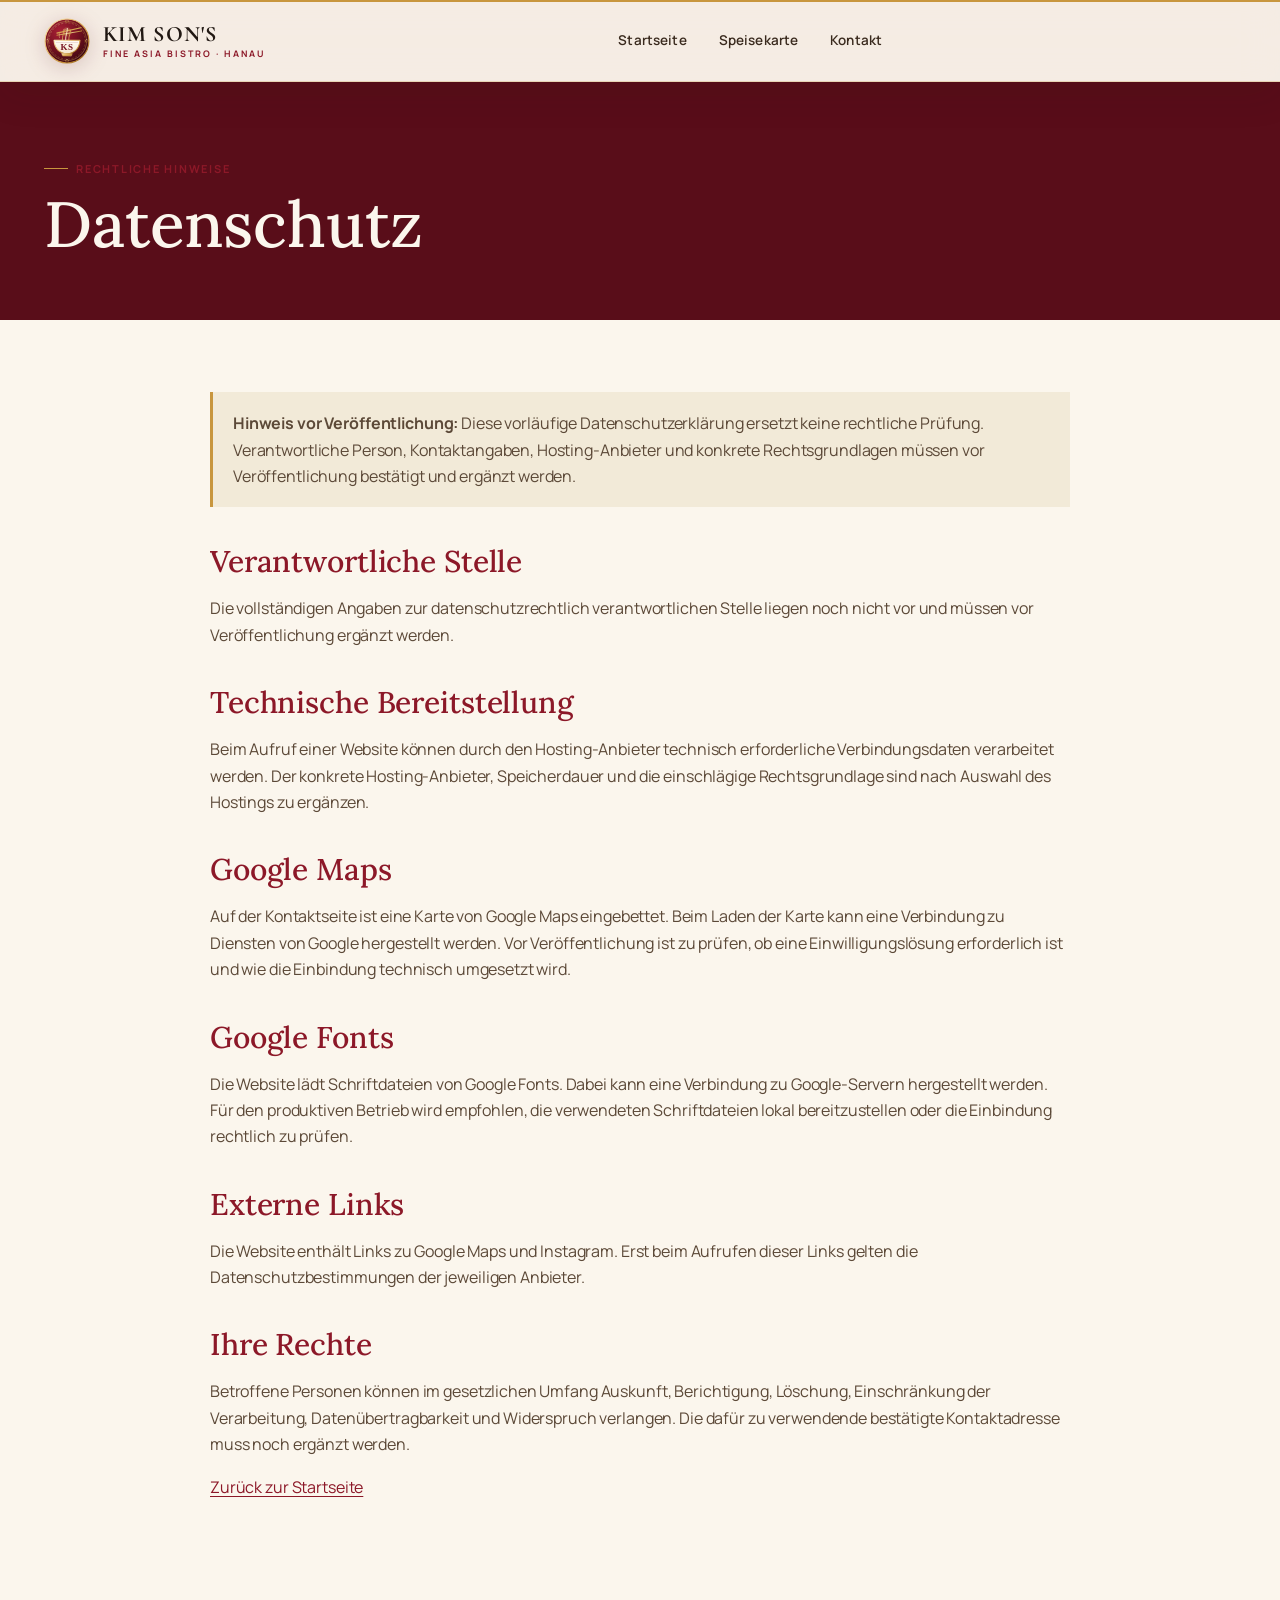
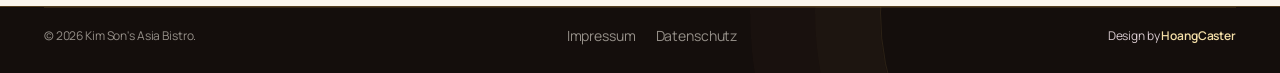
==== datenschutz.html @ 1725c267 "upload" ====
<!doctype html>
<html lang="de">
<head>
  <meta charset="utf-8">
  <meta name="viewport" content="width=device-width, initial-scale=1">
  <meta name="robots" content="noindex">
  <title>Datenschutz | Kim Son's Asia Bistro</title>
  <link rel="icon" href="assets/icons/favicon.svg" type="image/svg+xml">
  <link rel="preconnect" href="https://fonts.googleapis.com">
  <link rel="preconnect" href="https://fonts.gstatic.com" crossorigin>
  <link href="https://fonts.googleapis.com/css2?family=Cormorant+Garamond:ital,wght@0,500;0,600;0,700;1,500;1,600&amp;family=Lora:ital,wght@0,400;0,500;0,600;1,400;1,500&amp;family=Manrope:wght@400;500;600;700&amp;display=swap" rel="stylesheet">
  <link rel="stylesheet" href="css/style.css">
  <link rel="stylesheet" href="css/bistro.css">
</head>
<body class="legal-body">
  <a class="skip-link" href="#main-content">Zum Inhalt springen</a>
  <header class="site-header legal-header is-scrolled">
    <a class="brand" href="index.html"><img src="assets/icons/logo-mark.svg" alt="" width="48" height="48"><span><strong>KIM SON'S</strong><small>FINE ASIA BISTRO · HANAU</small></span></a>
    <nav class="desktop-nav" aria-label="Seitennavigation"><a href="index.html">Startseite</a><a href="index.html#speisekarte">Speisekarte</a><a href="index.html#kontakt">Kontakt</a></nav>
  </header>
  <main class="legal-main" id="main-content">
    <section class="legal-hero"><div class="section-shell"><p class="eyebrow">Rechtliche Hinweise</p><h1>Datenschutz</h1></div></section>
    <article class="legal-content section-shell">
      <p class="legal-notice"><strong>Hinweis vor Veröffentlichung:</strong> Diese vorläufige Datenschutzerklärung ersetzt keine rechtliche Prüfung. Verantwortliche Person, Kontaktangaben, Hosting-Anbieter und konkrete Rechtsgrundlagen müssen vor Veröffentlichung bestätigt und ergänzt werden.</p>
      <h2>Verantwortliche Stelle</h2>
      <p>Die vollständigen Angaben zur datenschutzrechtlich verantwortlichen Stelle liegen noch nicht vor und müssen vor Veröffentlichung ergänzt werden.</p>
      <h2>Technische Bereitstellung</h2>
      <p>Beim Aufruf einer Website können durch den Hosting-Anbieter technisch erforderliche Verbindungsdaten verarbeitet werden. Der konkrete Hosting-Anbieter, Speicherdauer und die einschlägige Rechtsgrundlage sind nach Auswahl des Hostings zu ergänzen.</p>
      <h2>Google Maps</h2>
      <p>Auf der Kontaktseite ist eine Karte von Google Maps eingebettet. Beim Laden der Karte kann eine Verbindung zu Diensten von Google hergestellt werden. Vor Veröffentlichung ist zu prüfen, ob eine Einwilligungslösung erforderlich ist und wie die Einbindung technisch umgesetzt wird.</p>
      <h2>Google Fonts</h2>
      <p>Die Website lädt Schriftdateien von Google Fonts. Dabei kann eine Verbindung zu Google-Servern hergestellt werden. Für den produktiven Betrieb wird empfohlen, die verwendeten Schriftdateien lokal bereitzustellen oder die Einbindung rechtlich zu prüfen.</p>
      <h2>Externe Links</h2>
      <p>Die Website enthält Links zu Google Maps und Instagram. Erst beim Aufrufen dieser Links gelten die Datenschutzbestimmungen der jeweiligen Anbieter.</p>
      <h2>Ihre Rechte</h2>
      <p>Betroffene Personen können im gesetzlichen Umfang Auskunft, Berichtigung, Löschung, Einschränkung der Verarbeitung, Datenübertragbarkeit und Widerspruch verlangen. Die dafür zu verwendende bestätigte Kontaktadresse muss noch ergänzt werden.</p>
      <p><a href="index.html">Zurück zur Startseite</a></p>
    </article>
  </main>
  <footer class="site-footer"><div class="section-shell footer-bottom"><p>© 2026 Kim Son's Asia Bistro.</p><p><a href="impressum.html">Impressum</a><a href="datenschutz.html">Datenschutz</a></p><p>Design by <strong>HoangCaster</strong></p></div></footer>
</body>
</html>
---- css/style.css ----
:root {
  color-scheme: light;
  --wine: #811b3a;
  --wine-deep: #64142d;
  --gold: #c4964e;
  --cream: #f8f6f1;
  --paper: #f0ece4;
  --ink: #292622;
  --muted: #625c54;
  --line: #ddd7cd;
  --white: #fff;
  --serif: "Lora", Georgia, serif;
  --sans: "Manrope", Arial, sans-serif;
  --radius-sm: 10px;
  --radius-md: 16px;
  --radius-lg: 26px;
  --radius-xl: 34px;
  --shell: min(1200px, calc(100vw - 64px));
  --header-h: 76px;
}

*, *::before, *::after { box-sizing: border-box; }
html { scroll-behavior: smooth; scroll-padding-top: calc(var(--header-h) + 18px); -webkit-font-smoothing: antialiased; -moz-osx-font-smoothing: grayscale; }
body { margin: 0; color: var(--ink); background: var(--cream); font: 400 16px/1.65 var(--sans); letter-spacing: -.012em; }
body.menu-open { overflow: hidden; }
img { display: block; max-width: 100%; }
a { color: inherit; text-decoration: none; }
button, input { font: inherit; }
button { color: inherit; }
address { font-style: normal; }
::selection { color: var(--white); background: var(--wine); }
:focus-visible { outline: 2px solid var(--wine); outline-offset: 3px; }

.sr-only { position: absolute; width: 1px; height: 1px; padding: 0; margin: -1px; overflow: hidden; clip: rect(0, 0, 0, 0); white-space: nowrap; border: 0; }
.skip-link { position: fixed; z-index: 9999; top: 12px; left: 12px; padding: 10px 16px; color: var(--white); background: var(--wine); transform: translateY(-150%); }
.skip-link:focus { transform: none; }
.section-shell { width: var(--shell); margin-inline: auto; }
.section-pad { padding: clamp(72px, 8vw, 112px) 0; }
.paper-texture { background: var(--paper); }

.site-header { position: fixed; z-index: 1000; inset: 0 0 auto; height: var(--header-h); display: grid; grid-template-columns: auto 1fr auto; align-items: center; gap: 34px; padding-inline: max(32px, calc((100vw - 1320px) / 2)); color: var(--ink); background: var(--cream); border-bottom: 1px solid var(--line); }
.brand { display: inline-flex; align-items: center; gap: 11px; min-width: max-content; }
.brand img { width: 44px; height: 44px; }
.brand span { display: grid; gap: 4px; line-height: 1; }
.brand strong { font: 600 18px/1 var(--serif); letter-spacing: .01em; }
.brand small { color: var(--wine); font-size: 10px; font-weight: 600; letter-spacing: .18em; }
.desktop-nav { justify-self: center; display: flex; align-items: center; gap: clamp(20px, 2.4vw, 38px); }
.desktop-nav a { position: relative; padding: 10px 0; font-size: 14px; font-weight: 500; }
.desktop-nav a::after, .site-footer a::after { position: absolute; right: 0; bottom: 4px; left: 0; height: 1px; content: ""; background: currentColor; transform: scaleX(0); transform-origin: right; transition: transform .18s ease; }
.desktop-nav a:hover::after, .desktop-nav a.is-active::after, .site-footer a:hover::after { transform: scaleX(1); transform-origin: left; }
.header-cta { min-height: 46px; display: inline-flex; align-items: center; justify-content: center; gap: 14px; padding: 0 18px; color: var(--white); background: var(--wine); font-size: 14px; font-weight: 600; transition: background-color .18s ease, transform .18s ease; }
.header-cta:hover, .button-primary:hover { background: var(--wine-deep); transform: translateY(-1px); }
.header-cta:active, .button:active { transform: translateY(1px) scale(.985); }
.menu-toggle { display: none; width: 46px; height: 46px; padding: 12px; border: 1px solid var(--line); background: transparent; cursor: pointer; }
.menu-toggle span { display: block; width: 100%; height: 1px; margin: 5px 0; background: currentColor; transition: transform .18s ease, opacity .18s ease; }
.menu-toggle[aria-expanded="true"] span:first-child { transform: translateY(6px) rotate(45deg); }
.menu-toggle[aria-expanded="true"] span:nth-child(2) { opacity: 0; }
.menu-toggle[aria-expanded="true"] span:last-child { transform: translateY(-6px) rotate(-45deg); }
.mobile-menu { position: fixed; z-index: 900; inset: 0; display: grid; align-content: center; justify-items: center; gap: 38px; padding: 80px 24px 32px; color: var(--cream); background: var(--wine-deep); visibility: hidden; transform: translateX(100%); transition: transform .24s ease, visibility .24s; }
.mobile-menu.is-open { visibility: visible; transform: none; }
.mobile-menu nav { display: grid; justify-items: center; gap: 8px; }
.mobile-menu nav a { padding: 4px 10px; font: 500 clamp(32px, 9vw, 46px)/1.1 var(--serif); }
.mobile-menu-cta { padding: 12px 18px; color: var(--ink); background: var(--cream); font-size: 15px; font-weight: 600; }

.hero { height: 100svh; min-height: 680px; display: flex; flex-direction: column; padding-top: var(--header-h); background: var(--cream); }
.hero-photo { order: 1; width: 100%; height: min(53vh, 480px); overflow: hidden; background: var(--paper); }
.hero-photo img { width: 100%; height: 100%; object-fit: cover; object-position: center 54%; }
.hero-content { order: 2; flex: 1; display: grid; grid-template-columns: minmax(0, 1fr) minmax(280px, .7fr); align-items: center; gap: 64px; padding-block: 36px 48px; }
.eyebrow { margin: 0 0 15px; color: var(--wine); font-size: 13px; font-weight: 500; line-height: 1.4; }
.eyebrow.dark { color: var(--wine); }
.hero h1 { max-width: 680px; margin: 0; font: 500 clamp(54px, 6vw, 82px)/.88 var(--serif); letter-spacing: -.035em; }
.hero-details { max-width: 420px; }
.hero-details p { max-width: 38ch; margin: 0 0 24px; color: var(--muted); font-size: 17px; line-height: 1.65; }
.button { min-height: 48px; display: inline-flex; align-items: center; justify-content: center; gap: 16px; padding: 0 22px; border: 0; font-size: 15px; font-weight: 600; cursor: pointer; transition: color .18s ease, background-color .18s ease, transform .18s ease; }
.button span, .header-cta span { font-size: 18px; font-weight: 400; transition: transform .18s ease; }
.button:hover span, .header-cta:hover span { transform: translateX(3px); }
.button-primary { color: var(--white); background: var(--wine); }
.button-dark { color: var(--white); background: var(--ink); }

.visit { background: var(--paper); }
.visit-grid { display: grid; grid-template-columns: minmax(0, 1fr) minmax(340px, .7fr); align-items: start; gap: clamp(56px, 9vw, 132px); }
.visit-info h2, .about-copy h2, .section-heading h2, .menu-intro h2 { margin: 0; font: 500 clamp(38px, 4vw, 56px)/1 var(--serif); letter-spacing: -.025em; }
.visit-address { position: relative; display: inline-flex; align-items: center; gap: 18px; margin-top: 30px; color: var(--wine); font-size: 20px; line-height: 1.5; text-decoration: underline; text-decoration-color: transparent; text-underline-offset: 5px; transition: text-decoration-color .18s ease; }
.visit-address:hover { text-decoration-color: currentColor; }
.visit-address span { align-self: flex-start; font-size: 16px; }
.visit-hours { padding-top: 12px; }
.visit-hours h3 { margin: 0 0 20px; font: 500 25px/1.2 var(--serif); }
.visit-hours dl { margin: 0 0 24px; border-top: 1px solid var(--line); }
.visit-hours dl div { display: flex; justify-content: space-between; gap: 16px; padding: 13px 0; border-bottom: 1px solid var(--line); font-size: 15px; }
.visit-hours dt, .visit-hours dd { margin: 0; }
.visit-hours dd { font-weight: 500; font-variant-numeric: tabular-nums; }
.text-link { display: inline-flex; align-items: center; gap: 10px; color: var(--wine); font-size: 14px; font-weight: 600; text-decoration: underline; text-decoration-color: rgba(129, 27, 58, .38); text-underline-offset: 4px; transition: gap .18s ease, text-decoration-color .18s ease; }
.text-link:hover { gap: 14px; text-decoration-color: currentColor; }

.about-grid { display: grid; grid-template-columns: minmax(0, 1fr) minmax(300px, .72fr); align-items: center; gap: clamp(48px, 9vw, 132px); }
.about-copy h2 em { color: var(--wine); font-style: normal; }
.feature-list { margin: 0; padding: 0; list-style: none; border-top: 1px solid var(--line); }
.feature-list li { display: flex; align-items: center; gap: 20px; padding: 18px 0; border-bottom: 1px solid var(--line); font-size: 17px; }
.feature-list span { color: var(--wine); font: 500 14px/1 var(--serif); }

.specialties { background: var(--cream); }
.section-heading, .menu-intro { display: flex; align-items: end; justify-content: space-between; gap: 32px; margin-bottom: 44px; }
.section-heading h2 em { color: var(--wine); font-style: normal; }
.section-heading > .text-link { margin-bottom: 6px; white-space: nowrap; }
.specialty-grid { display: grid; grid-template-columns: repeat(4, minmax(0, 1fr)); gap: 22px; }
.food-card { min-width: 0; }
.food-image { aspect-ratio: 1.18; overflow: hidden; background: var(--paper); }
.food-image img { width: 100%; height: 100%; object-fit: cover; }
.food-card-body { display: flex; align-items: start; justify-content: space-between; gap: 14px; padding-top: 16px; }
.food-card-body h3 { margin: 0; font: 500 23px/1.05 var(--serif); }
.food-card-body p { margin: 8px 0 0; color: var(--muted); font-size: 14px; line-height: 1.5; }
.food-card-body strong { flex: 0 0 auto; padding-top: 2px; color: var(--wine); font-size: 14px; font-weight: 600; }

.menu-section { background: var(--paper); }
.menu-intro { align-items: end; }
.menu-intro > p { max-width: 390px; margin: 0 0 5px; color: var(--muted); font-size: 16px; }
.menu-toolbar { margin-bottom: 18px; padding: 18px; background: var(--cream); border: 1px solid var(--line); }
.search-wrap { position: relative; display: flex; align-items: center; }
.search-wrap svg { position: absolute; left: 16px; width: 19px; height: 19px; fill: none; stroke: var(--wine); stroke-width: 1.7; }
.search-wrap input { width: 100%; height: 50px; padding: 0 64px 0 48px; color: var(--ink); background: var(--white); border: 1px solid var(--line); outline: none; transition: border-color .18s ease, box-shadow .18s ease; }
.search-wrap input:focus { border-color: var(--wine); box-shadow: 0 0 0 3px rgba(129, 27, 58, .1); }
.search-wrap kbd { position: absolute; right: 12px; padding: 3px 7px; color: var(--muted); background: var(--paper); border: 1px solid var(--line); font-size: 11px; }
.filter-scroller { overflow: visible; }
.filter-buttons { display: flex; flex-wrap: wrap; gap: 8px; padding-top: 14px; }
.filter-button { min-height: 38px; padding: 7px 12px; color: var(--ink); background: transparent; border: 1px solid var(--line); cursor: pointer; font-size: 13px; font-weight: 500; transition: color .18s ease, background-color .18s ease, border-color .18s ease; }
.filter-button:hover, .filter-button.is-active { color: var(--white); background: var(--wine); border-color: var(--wine); }
.menu-meta { display: flex; align-items: center; justify-content: space-between; gap: 16px; padding: 14px 0 8px; color: var(--muted); font-size: 14px; }
.menu-meta p { margin: 0; }
.menu-meta button { padding: 4px 0; color: var(--wine); background: transparent; border: 0; border-bottom: 1px solid currentColor; cursor: pointer; font-size: 14px; font-weight: 600; }
.menu-list { transition: opacity .16s ease; }
.menu-list.is-updating { opacity: .35; }
.menu-category { margin-top: 38px; }
.menu-category-head { display: flex; align-items: baseline; justify-content: space-between; gap: 20px; padding-bottom: 12px; border-bottom: 1px solid var(--wine); }
.menu-category-head h3 { margin: 0; color: var(--wine); font: 500 clamp(27px, 3vw, 38px)/1.1 var(--serif); }
.menu-category-head p { margin: 0; color: var(--muted); font-size: 14px; }
.menu-items { display: grid; grid-template-columns: repeat(2, minmax(0, 1fr)); column-gap: 48px; }
.menu-item { display: grid; grid-template-columns: 38px minmax(0, 1fr) auto; align-items: start; gap: 10px; padding: 17px 0; border-bottom: 1px solid var(--line); }
.menu-item--without-code { grid-template-columns: minmax(0, 1fr) auto; }
.menu-code { min-width: 30px; color: var(--wine); font-size: 13px; font-weight: 600; line-height: 1.6; }
.menu-code:empty { display: none; }
.menu-item-name { margin: 0; font: 500 17px/1.35 var(--sans); }
.menu-item-description { margin: 4px 0 0; color: var(--muted); font-size: 14px; line-height: 1.5; }
.menu-price { min-width: max-content; color: var(--wine); font-size: 14px; font-weight: 600; font-variant-numeric: tabular-nums; }
.menu-variants { grid-column: 2 / 4; display: grid; gap: 7px; margin-top: 8px; }
.menu-variant { display: flex; align-items: baseline; gap: 8px; color: var(--muted); font-size: 14px; }
.menu-variant::after { flex: 1; order: 2; border-bottom: 1px dotted #bdb5a8; content: ""; }
.menu-variant span:first-child { order: 1; }
.menu-variant strong { order: 3; color: var(--wine); font-size: 14px; }
.menu-empty { padding: 64px 20px; text-align: center; }
.menu-empty > span { width: 56px; height: 56px; display: grid; place-items: center; margin: auto; color: var(--wine); border: 1px solid var(--wine); font: 500 28px/1 var(--serif); }
.menu-empty h3 { margin: 16px 0 4px; font: 500 28px/1.2 var(--serif); }
.menu-empty p { margin: 0 0 20px; color: var(--muted); }
.menu-footnote { margin: 36px 0 0; padding-top: 16px; color: var(--muted); border-top: 1px solid var(--line); font-size: 14px; }

.site-footer { color: var(--ink); background: var(--cream); border-top: 1px solid var(--line); }
.footer-grid { display: grid; grid-template-columns: 1.5fr .7fr 1fr; gap: 64px; padding-block: 56px; }
.footer-brand img { float: left; width: 58px; height: 58px; margin: 0 16px 14px 0; }
.footer-brand h2 { margin: 0 0 12px; font: 500 30px/.98 var(--serif); }
.footer-brand h2 span { color: var(--wine); font-size: .78em; }
.footer-brand p { clear: both; max-width: 350px; margin: 0; color: var(--muted); font-size: 14px; }
.site-footer h3 { margin: 0 0 15px; color: var(--wine); font-size: 13px; font-weight: 600; }
.site-footer nav, .footer-grid > div:last-child { display: grid; align-content: start; justify-items: start; gap: 8px; }
.site-footer a { position: relative; font-size: 14px; }
.site-footer address { margin-bottom: 4px; color: var(--muted); font-size: 14px; }
.footer-bottom { display: flex; align-items: center; justify-content: space-between; gap: 24px; padding-block: 16px; border-top: 1px solid var(--line); color: var(--muted); font-size: 13px; }
.footer-bottom p { margin: 0; }
.footer-bottom p:nth-child(2) { display: flex; gap: 20px; }
.footer-bottom p:last-child { color: var(--ink); }
.footer-bottom strong { color: var(--wine); font-weight: 600; }
.mobile-actionbar { display: none; }

.legal-body { background: var(--cream); }
.legal-header { color: var(--ink); }
.legal-header .header-cta { display: none; }
.legal-main { min-height: 75vh; }
.legal-hero { padding: 150px 0 64px; color: var(--cream); background: var(--wine-deep); }
.legal-hero h1 { max-width: 760px; margin: 0; font: 500 clamp(42px, 5vw, 64px)/1 var(--serif); }
.legal-content { max-width: 860px; padding-block: 56px 90px; }
.legal-content h2 { margin: 36px 0 10px; color: var(--wine); font: 500 30px/1.2 var(--serif); }
.legal-content p, .legal-content li { color: var(--muted); }
.legal-notice { padding: 18px 20px; background: #f2ead8; border-left: 3px solid var(--gold); }
.legal-content a { color: var(--wine); text-decoration: underline; text-underline-offset: 3px; }

@media (max-width: 1050px) {
  :root { --shell: min(100% - 48px, 900px); }
  .site-header { gap: 22px; padding-inline: 24px; }
  .desktop-nav { gap: 18px; }
  .desktop-nav a { font-size: 13px; }
  .specialty-grid { grid-template-columns: repeat(2, minmax(0, 1fr)); gap: 34px 20px; }
  .food-image { aspect-ratio: 1.4; }
}

@media (max-width: 820px) {
  :root { --header-h: 68px; }
  .site-header { grid-template-columns: 1fr auto auto; }
  .desktop-nav { display: none; }
  .header-cta { min-height: 44px; }
  .menu-toggle { display: block; }
  .hero-photo { height: min(42vh, 390px); }
  .hero-content { grid-template-columns: minmax(0, 1fr) minmax(240px, .8fr); gap: 32px; }
  .hero h1 { font-size: clamp(52px, 8vw, 72px); }
  .visit-grid, .about-grid { grid-template-columns: minmax(0, 1fr) minmax(240px, .85fr); gap: 42px; }
  .menu-items { column-gap: 28px; }
  .footer-grid { grid-template-columns: 1.2fr .8fr; gap: 40px; }
  .footer-grid > div:last-child { grid-column: 1 / -1; }
}

@media (max-width: 600px) {
  :root { --shell: calc(100vw - 40px); --header-h: 60px; }
  body { font-size: 15px; }
  .site-header { grid-template-columns: 1fr auto; gap: 12px; padding-inline: 18px; }
  .brand { gap: 8px; }
  .brand img { width: 38px; height: 38px; }
  .brand strong { font-size: 16px; }
  .brand small { font-size: 9px; }
  .header-cta { display: none; }
  .mobile-menu { padding-bottom: calc(92px + env(safe-area-inset-bottom)); }
  .hero { min-height: 100svh; display: grid; grid-template-rows: auto minmax(200px, 1fr); }
  .hero-content { order: 1; align-content: start; grid-template-columns: 1fr; gap: 20px; padding-block: 28px 20px; }
  .hero-photo { order: 2; height: auto; min-height: 200px; }
  .hero h1 { max-width: 10ch; font-size: clamp(48px, 13vw, 62px); line-height: .9; }
  .hero-details { max-width: none; }
  .hero-details p { max-width: 42ch; margin-bottom: 0; font-size: 16px; }
  .hero-details .button { display: none; }
  .button { width: 100%; }
  .section-pad { padding-block: 68px; }
  .visit-grid, .about-grid { grid-template-columns: 1fr; gap: 34px; }
  .visit-info h2, .about-copy h2, .section-heading h2, .menu-intro h2 { font-size: 42px; }
  .visit-address { margin-top: 20px; font-size: 19px; }
  .visit-hours { padding-top: 0; }
  .visit-hours h3 { margin-bottom: 13px; }
  .visit-hours dl div { font-size: 14px; }
  .about-grid { gap: 26px; }
  .feature-list li { padding-block: 15px; font-size: 16px; }
  .section-heading, .menu-intro { display: grid; align-items: start; gap: 14px; margin-bottom: 28px; }
  .section-heading > .text-link { margin: 0; }
  .specialty-grid { grid-template-columns: 1fr 1fr; gap: 28px 14px; }
  .food-image { aspect-ratio: 1; }
  .food-card-body { display: block; padding-top: 12px; }
  .food-card-body h3 { font-size: 20px; }
  .food-card-body p { margin-top: 6px; font-size: 13px; }
  .food-card-body strong { display: block; margin-top: 9px; font-size: 13px; }
  .menu-intro > p { font-size: 15px; }
  .menu-toolbar { margin-inline: -4px; padding: 12px; }
  .search-wrap input { height: 48px; padding-right: 12px; font-size: 15px; }
  .search-wrap kbd { display: none; }
  .filter-buttons { gap: 7px; }
  .filter-button { min-height: 40px; padding-inline: 10px; font-size: 12px; }
  .menu-meta { font-size: 13px; }
  .menu-meta button { font-size: 13px; }
  .menu-category { margin-top: 30px; }
  .menu-category-head { display: block; }
  .menu-category-head p { margin-top: 5px; }
  .menu-items { grid-template-columns: 1fr; }
  .menu-item { grid-template-columns: 34px minmax(0, 1fr) auto; gap: 8px; padding-block: 15px; }
  .menu-item--without-code { grid-template-columns: minmax(0, 1fr) auto; }
  .menu-item-name { font-size: 15px; }
  .menu-item-description { font-size: 13px; }
  .menu-variants { grid-column: 2 / 4; }
  .footer-grid { grid-template-columns: 1fr 1fr; gap: 34px 20px; padding-block: 42px; }
  .footer-brand { grid-column: 1 / -1; }
  .footer-grid > div:last-child { grid-column: 1 / -1; }
  .footer-bottom { align-items: flex-start; flex-direction: column; gap: 10px; }
  .mobile-actionbar { position: fixed; z-index: 800; right: 0; bottom: 0; left: 0; display: block; padding: 10px 20px calc(10px + env(safe-area-inset-bottom)); background: var(--cream); border-top: 1px solid var(--line); }
  .mobile-actionbar .button { min-height: 48px; }
  body { padding-bottom: calc(68px + env(safe-area-inset-bottom)); }
}

@media (max-width: 360px) {
  :root { --shell: calc(100vw - 32px); }
  .food-card-body h3 { font-size: 18px; }
  .menu-code { font-size: 12px; }
  .menu-item:not(.menu-item--without-code) { grid-template-columns: 28px minmax(0, 1fr) auto; gap: 6px; }
  .menu-item--without-code { grid-template-columns: minmax(0, 1fr) auto; }
}

@media (prefers-reduced-motion: reduce) {
  html { scroll-behavior: auto; }
  *, *::before, *::after { animation-duration: .01ms !important; animation-iteration-count: 1 !important; transition-duration: .01ms !important; }
}

/* --------------------------------------------------------------------------
   Cinematic motion layer
   -------------------------------------------------------------------------- */

:root {
  --wine: #8b173d;
  --wine-deep: #540d27;
  --gold: #d6a85d;
  --gold-pale: #f2d59b;
  --cream: #fff9ef;
  --paper: #f3eadc;
  --ink: #171411;
  --muted: #6f675f;
  --line: rgba(76, 54, 43, .18);
  --motion-fast: 180ms;
  --motion-normal: 350ms;
  --motion-slow: 700ms;
  --motion-crawl: 1100ms;
  --ease-smooth: cubic-bezier(.22, 1, .36, 1);
  --ease-sharp: cubic-bezier(.4, 0, .2, 1);
  --ease-bounce: cubic-bezier(.34, 1.56, .64, 1);
  --shadow-soft: 0 30px 80px rgba(54, 22, 30, .14);
}

body { overflow-x: hidden; background: var(--cream); }
body.motion-paused *, body.motion-paused *::before, body.motion-paused *::after { animation-play-state: paused !important; }

.page-loader {
  position: fixed;
  z-index: 10000;
  inset: 0;
  display: grid;
  place-content: center;
  justify-items: center;
  gap: 14px;
  color: var(--cream);
  background:
    radial-gradient(circle at 50% 48%, rgba(214,168,93,.13), transparent 28%),
    var(--ink);
  transition: opacity var(--motion-slow) var(--ease-smooth), visibility var(--motion-slow);
}
.page-loader::before, .page-loader::after {
  position: absolute;
  inset: 32px;
  content: "";
  border: 1px solid rgba(214,168,93,.13);
  transform: scaleX(0);
  animation: loaderFrame var(--motion-crawl) var(--ease-smooth) .1s forwards;
}
.page-loader::after { inset: 42px; border-style: dashed; animation-delay: .18s; }
.page-loader.is-hidden { visibility: hidden; opacity: 0; pointer-events: none; }
.loader-emblem { position: relative; width: 84px; height: 84px; display: grid; place-items: center; border: 1px solid var(--gold); border-radius: 50%; }
.loader-emblem::before { position: absolute; inset: 7px; content: ""; border: 1px dashed rgba(214,168,93,.55); border-radius: inherit; animation: sealSpin 10s linear infinite; }
.loader-emblem span { font: 600 30px/1 var(--serif); color: var(--gold-pale); }
.loader-emblem i { position: absolute; inset: -8px; border: 1px solid rgba(214,168,93,.18); border-radius: inherit; animation: loaderPulse 1.8s ease-in-out infinite; }
.page-loader p { margin: 5px 0 0; font: 500 24px/1 var(--serif); letter-spacing: .04em; }
.page-loader small { color: rgba(255,249,239,.45); font-size: 9px; letter-spacing: .2em; text-transform: uppercase; }
.loader-progress { width: 210px; height: 1px; overflow: hidden; background: rgba(255,255,255,.13); }
.loader-progress span { display: block; width: 100%; height: 100%; background: var(--gold); transform: translateX(-100%); animation: loaderLine 1.35s var(--ease-smooth) forwards; }
@keyframes loaderLine { to { transform: none; } }
@keyframes loaderFrame { to { transform: none; } }
@keyframes loaderPulse { 50% { transform: scale(.9); opacity: .4; } }

.pointer-orb { position: fixed; z-index: 9998; top: 0; left: 0; width: 34px; height: 34px; border: 1px solid rgba(137,23,61,.55); border-radius: 50%; pointer-events: none; opacity: 0; transform: translate3d(-100px,-100px,0); transition: width var(--motion-fast), height var(--motion-fast), opacity var(--motion-fast), border-color var(--motion-fast), background var(--motion-fast); }
.pointer-orb span { position: absolute; top: 50%; left: 50%; width: 4px; height: 4px; background: var(--gold); border-radius: 50%; transform: translate(-50%,-50%); }
.pointer-orb.is-visible { opacity: 1; }
.pointer-orb.is-active { width: 58px; height: 58px; border-color: var(--gold); background: rgba(214,168,93,.08); }
.scroll-progress { position: fixed; z-index: 1200; inset: 0 0 auto; height: 3px; pointer-events: none; }
.scroll-progress span { display: block; width: 100%; height: 100%; background: linear-gradient(90deg,var(--gold),var(--wine)); transform: scaleX(0); transform-origin: left; }

.site-header {
  border-bottom-color: rgba(92,58,47,.12);
  background: rgba(255,249,239,.84);
  backdrop-filter: blur(18px) saturate(1.15);
  transition: height var(--motion-normal) var(--ease-smooth), box-shadow var(--motion-normal), background var(--motion-normal);
}
.site-header.is-scrolled { height: 66px; background: rgba(255,249,239,.94); box-shadow: 0 12px 40px rgba(52,28,28,.09); }
.brand img { transition: transform var(--motion-normal) var(--ease-bounce); }
.brand:hover img { transform: rotate(-8deg) scale(1.08); }
.desktop-nav a { overflow: hidden; }
.desktop-nav a::before { position: absolute; top: 50%; left: -10px; width: 5px; height: 5px; content: ""; background: var(--gold); border-radius: 50%; opacity: 0; transform: translateY(-50%) scale(0); transition: opacity var(--motion-fast), transform var(--motion-fast) var(--ease-bounce); }
.desktop-nav a:hover::before, .desktop-nav a.is-active::before { opacity: 1; transform: translateY(-50%) scale(1); }
.desktop-nav a:hover, .desktop-nav a.is-active { color: var(--wine); transform: translateX(5px); }
.header-cta, .button { position: relative; overflow: hidden; isolation: isolate; }
.header-cta::before, .button::before { position: absolute; z-index: -1; top: 50%; left: 50%; width: 150%; aspect-ratio: 1; content: ""; background: var(--gold); border-radius: 50%; transform: translate(-50%,-50%) scale(0); transition: transform .55s var(--ease-smooth); }
.header-cta:hover::before, .button:hover::before { transform: translate(-50%,-50%) scale(1); }
.header-cta:hover, .button-primary:hover { color: var(--ink); background: var(--wine); }

.hero {
  position: relative;
  min-height: 100svh;
  height: auto;
  display: block;
  padding-top: var(--header-h);
  overflow: hidden;
  background:
    radial-gradient(circle at 18% 30%, rgba(214,168,93,.13), transparent 20%),
    linear-gradient(135deg, var(--cream), #f3eadc);
  isolation: isolate;
}
.hero::before { position: absolute; z-index: -1; inset: var(--header-h) 45% 0 0; content: ""; opacity: .45; background-image: linear-gradient(rgba(137,23,61,.06) 1px, transparent 1px), linear-gradient(90deg, rgba(137,23,61,.06) 1px, transparent 1px); background-size: 38px 38px; mask-image: linear-gradient(90deg,#000,transparent); }
.hero-photo { position: absolute; z-index: -2; top: var(--header-h); right: 0; bottom: 0; width: 58%; height: auto; overflow: hidden; clip-path: polygon(15% 0,100% 0,100% 100%,0 100%); background: var(--ink); }
.hero-photo::after { position: absolute; inset: 0; content: ""; box-shadow: inset 80px 0 100px rgba(23,20,17,.18); }
.hero-photo img { width: 100%; height: 112%; object-fit: cover; object-position: 55% center; transform: translate3d(0,var(--hero-image-y, -3%),0) scale(1.04); will-change: transform; }
.hero-photo-shade { position: absolute; inset: 0; background: linear-gradient(90deg,rgba(23,20,17,.55),transparent 38%), linear-gradient(0deg,rgba(23,20,17,.34),transparent 45%); }
.hero-content { position: relative; z-index: 3; width: var(--shell); min-height: calc(100svh - var(--header-h)); display: flex; align-items: flex-start; flex-direction: column; justify-content: center; gap: 34px; padding-block: 90px 120px; }
.hero-heading { max-width: 670px; }
.eyebrow { display: flex; align-items: center; gap: 12px; font-size: 11px; font-weight: 700; letter-spacing: .17em; text-transform: uppercase; }
.eyebrow::before { width: 38px; height: 1px; content: ""; background: currentColor; transform-origin: left; }
.hero h1 { max-width: 760px; margin: 0; font-size: clamp(70px,8vw,120px); line-height: .78; letter-spacing: -.055em; }
.hero h1 > span { display: block; overflow: hidden; padding-bottom: .09em; }
.hero h1 em { color: var(--wine); font-style: italic; font-weight: 500; }
.hero-details { max-width: 470px; }
.hero-details p { color: #534c45; }
.hero-facts { display: flex; align-items: center; gap: 16px; margin-top: 26px; color: var(--muted); font-size: 11px; letter-spacing: .09em; text-transform: uppercase; }
.hero-facts strong { color: var(--wine); font: 600 22px/1 var(--serif); }
.hero-facts i { width: 26px; height: 1px; background: var(--gold); }
.hero-orbit { position: absolute; right: 7%; bottom: 8%; width: 126px; height: 126px; display: grid; place-items: center; color: var(--gold-pale); border: 1px solid rgba(214,168,93,.6); border-radius: 50%; animation: orbitFloat 5s ease-in-out infinite; }
.hero-orbit::before { position: absolute; inset: 9px; content: ""; border: 1px dashed rgba(214,168,93,.5); border-radius: inherit; animation: sealSpin 18s linear infinite; }
.hero-orbit i { position: absolute; width: 150%; height: 1px; background: rgba(214,168,93,.25); }
.hero-orbit i:nth-child(2) { transform: rotate(90deg); }
.hero-orbit span { font: 600 24px/1 var(--serif); }
.hero-scroll { position: absolute; z-index: 4; bottom: 32px; left: max(32px,calc((100vw - 1200px)/2)); display: flex; align-items: center; gap: 14px; color: var(--wine); font-size: 9px; font-weight: 700; letter-spacing: .18em; text-transform: uppercase; }
.hero-scroll i { position: relative; width: 48px; height: 1px; overflow: hidden; background: rgba(137,23,61,.25); }
.hero-scroll i::after { position: absolute; inset: 0; content: ""; background: var(--wine); transform: translateX(-100%); animation: scrollLine 1.8s ease-in-out infinite; }
@keyframes orbitFloat { 50% { transform: translateY(-12px) rotate(3deg); } }
@keyframes sealSpin { to { transform: rotate(360deg); } }
@keyframes scrollLine { 50%,100% { transform: translateX(100%); } }

.motion-ready .hero-heading .eyebrow { animation: heroFade .7s var(--ease-smooth) .1s both; }
.motion-ready .hero h1 > span { animation: heroLine .9s var(--ease-smooth) both; }
.motion-ready .hero h1 > span:nth-child(2) { animation-delay: .12s; }
.motion-ready .hero-details { animation: heroFade .8s var(--ease-smooth) .28s both; }
.motion-ready .hero-photo { animation: photoWipe 1.15s var(--ease-smooth) .05s both; }
@keyframes heroLine { from { opacity: 0; transform: translateY(105%); } }
@keyframes heroFade { from { opacity: 0; transform: translateY(22px); } }
@keyframes photoWipe { from { opacity: 0; clip-path: polygon(100% 0,100% 0,100% 100%,100% 100%); } }

.flavor-marquee { overflow: hidden; padding: 17px 0; color: var(--cream); background: var(--wine); border-block: 1px solid rgba(214,168,93,.35); }
.flavor-marquee > div { width: max-content; display: flex; align-items: center; gap: 28px; animation: flavorMove 26s linear infinite; }
.flavor-marquee span { font: 600 14px/1 var(--serif); letter-spacing: .14em; }
.flavor-marquee i { color: var(--gold); font-style: normal; font-size: 9px; }
@keyframes flavorMove { to { transform: translateX(-50%); } }

.visit, .about, .specialties, .menu-section { position: relative; overflow: hidden; }
.section-index { position: absolute; top: 22px; right: 3vw; color: rgba(137,23,61,.065); font: 600 clamp(100px,15vw,220px)/1 var(--serif); pointer-events: none; transform: translateY(var(--chapter-shift,0)); will-change: transform; }
.section-index { color: transparent !important; -webkit-text-stroke: 1px rgba(137,23,61,.12); }
.visit .section-index, .specialties .section-index { -webkit-text-stroke-color: rgba(255,249,239,.13); }
.visit { color: var(--cream); background: var(--wine-deep); }
.visit::after { position: absolute; right: -13vw; bottom: -32vw; width: 62vw; aspect-ratio: 1; content: ""; border: 1px solid rgba(214,168,93,.14); border-radius: 50%; box-shadow: 0 0 0 70px rgba(214,168,93,.025),0 0 0 140px rgba(214,168,93,.018); }
.visit .section-index { color: rgba(255,249,239,.055); }
.visit .eyebrow, .visit-info h2 { color: var(--cream); }
.visit-address { color: var(--gold-pale); text-decoration: none; }
.visit-address::after { position: absolute; right: 0; bottom: -5px; left: 0; height: 1px; content: ""; background: var(--gold); transform: scaleX(.25); transform-origin: left; transition: transform var(--motion-normal) var(--ease-smooth); }
.visit-address:hover::after { transform: scaleX(1); }
.visit-hours { position: relative; z-index: 1; padding: 30px; background: rgba(255,255,255,.055); border: 1px solid rgba(214,168,93,.25); backdrop-filter: blur(10px); }
.visit-hours dl { border-color: rgba(255,249,239,.18); }
.visit-hours dl div { border-color: rgba(255,249,239,.14); }
.visit .text-link { color: var(--gold-pale); text-decoration-color: rgba(214,168,93,.35); }

.paper-texture { background-color: var(--paper); background-image: radial-gradient(rgba(137,23,61,.06) .7px,transparent .7px),linear-gradient(115deg,transparent 44%,rgba(214,168,93,.045) 50%,transparent 56%); background-size: 8px 8px,260px 100%; }
.about-grid { grid-template-columns: minmax(0,.9fr) minmax(260px,.72fr) minmax(260px,.72fr); gap: clamp(38px,6vw,82px); }
.about-media { position: relative; align-self: stretch; min-height: 390px; overflow: visible; box-shadow: var(--shadow-soft); }
.about-media::before { position: absolute; z-index: 2; inset: 14px; content: ""; border: 1px solid rgba(255,249,239,.52); pointer-events: none; }
.about-media img { width: 100%; height: 100%; object-fit: cover; transform: translateY(var(--media-shift,0)) scale(1.08); will-change: transform; }
.rotating-seal { position: absolute; z-index: 3; right: -35px; bottom: -35px; width: 105px; height: 105px; display: grid; place-items: center; padding: 12px; color: var(--gold-pale); text-align: center; background: var(--wine); border: 7px solid var(--paper); border-radius: 50%; font-size: 8px; letter-spacing: .16em; line-height: 1.5; animation: sealSpin 18s linear infinite; }
.about-copy h2 em { font-style: italic; }
.feature-list li { position: relative; overflow: hidden; transition: color var(--motion-normal), padding-left var(--motion-normal) var(--ease-smooth); }
.feature-list li::before { position: absolute; inset: 0; content: ""; background: var(--wine); transform: translateX(-102%); transition: transform var(--motion-normal) var(--ease-smooth); }
.feature-list li:hover { color: var(--cream); padding-left: 14px; }
.feature-list li:hover::before { transform: none; }
.feature-list li { isolation: isolate; }
.feature-list li::before { z-index: -1; }
.feature-list li span { position: relative; z-index: 1; }

.mobile-menu nav a,
.mobile-menu-cta {
  opacity: 0;
  transform: translateY(24px);
  transition: opacity var(--motion-normal) var(--ease-smooth), transform var(--motion-normal) var(--ease-smooth), color var(--motion-fast), background var(--motion-fast);
}
.mobile-menu.is-open nav a,
.mobile-menu.is-open .mobile-menu-cta { opacity: 1; transform: none; }
.mobile-menu.is-open nav a:nth-child(1) { transition-delay: 90ms; }
.mobile-menu.is-open nav a:nth-child(2) { transition-delay: 150ms; }
.mobile-menu.is-open nav a:nth-child(3) { transition-delay: 210ms; }
.mobile-menu.is-open nav a:nth-child(4) { transition-delay: 270ms; }
.mobile-menu.is-open .mobile-menu-cta { transition-delay: 330ms; }

.specialties { color: var(--cream); background: var(--ink); }
.specialties .section-index { color: rgba(255,249,239,.05); }
.ink-wash { position: absolute; top: -35%; left: 40%; width: 65%; aspect-ratio: 1; opacity: .18; filter: blur(60px); background: radial-gradient(circle,var(--wine),transparent 65%); animation: inkDrift 9s ease-in-out infinite alternate; }
@keyframes inkDrift { to { transform: translate3d(8%,12%,0) scale(1.15); } }
.specialties .eyebrow, .specialties .section-heading h2 { color: var(--cream); }
.specialties .section-heading h2 em, .specialties .text-link { color: var(--gold-pale); }
.specialty-grid { position: relative; z-index: 1; grid-template-columns: repeat(12,minmax(0,1fr)); gap: 22px; perspective: 1200px; }
.food-card { position: relative; grid-column: span 5; padding: 10px; background: rgba(255,255,255,.035); border: 1px solid rgba(214,168,93,.16); transform: perspective(900px) rotateX(var(--tilt-x,0deg)) rotateY(var(--tilt-y,0deg)) translateY(var(--card-y,0)); transform-style: preserve-3d; transition: transform var(--motion-normal) var(--ease-smooth),border-color var(--motion-normal),box-shadow var(--motion-normal); }
.food-card:nth-child(1), .food-card:nth-child(4) { grid-column: span 7; }
.food-card:hover { --card-y: -8px; border-color: rgba(214,168,93,.75); box-shadow: 0 34px 70px rgba(0,0,0,.3); }
.food-card::after { position: absolute; inset: 0; content: ""; pointer-events: none; opacity: var(--glare-opacity,0); background: radial-gradient(circle at var(--glare-x,50%) var(--glare-y,50%),rgba(255,255,255,.18),transparent 38%); transition: opacity var(--motion-fast); }
.food-image { position: relative; aspect-ratio: 1.45; overflow: hidden; }
.food-card:nth-child(2) .food-image, .food-card:nth-child(3) .food-image { aspect-ratio: 1.1; }
.food-image::after { position: absolute; inset: 0; content: ""; background: linear-gradient(0deg,rgba(15,12,10,.34),transparent 50%); }
.food-image img { width: 100%; height: 100%; object-fit: cover; transform: scale(1.03); transition: transform .8s var(--ease-smooth),filter .8s; }
.food-card:hover img { transform: scale(1.1); filter: saturate(1.08); }
.food-card-body { padding: 20px 8px 10px; }
.food-card-body h3 { color: var(--cream); font-size: 28px; }
.food-card-body p { color: rgba(255,249,239,.55); }
.food-card-body strong { color: var(--gold-pale); }
.food-card-number { position: absolute; z-index: 3; top: 22px; left: 22px; width: 42px; height: 42px; display: grid; place-items: center; color: var(--ink); background: var(--gold); border-radius: 50%; font-size: 10px; font-weight: 700; transform: translateZ(24px); }

.menu-section { background-color: var(--cream); }
.menu-section::before { position: absolute; top: 0; left: 0; width: 9px; height: 100%; content: ""; background: linear-gradient(var(--wine),var(--gold),var(--wine)); transform: scaleY(var(--menu-progress,.12)); transform-origin: top; }
.menu-toolbar { position: sticky; z-index: 10; top: 78px; border-color: rgba(137,23,61,.15); background: rgba(255,249,239,.88); box-shadow: 0 18px 50px rgba(58,29,33,.09); backdrop-filter: blur(15px); transition: box-shadow var(--motion-normal),transform var(--motion-normal); }
.menu-toolbar:hover { box-shadow: 0 24px 70px rgba(58,29,33,.13); }
.search-wrap input { background: rgba(255,255,255,.75); }
.filter-button { position: relative; overflow: hidden; border-color: rgba(137,23,61,.2); transition: color var(--motion-fast),background var(--motion-fast),transform var(--motion-fast) var(--ease-bounce); }
.filter-button:hover { transform: translateY(-2px); }
.filter-button.is-active { box-shadow: 0 7px 18px rgba(137,23,61,.18); }
.menu-list { transition: opacity var(--motion-fast),transform var(--motion-fast); }
.menu-list.is-updating { opacity: 0; transform: translateY(8px); }
.menu-category-head { position: relative; overflow: hidden; }
.menu-category-head::after { position: absolute; bottom: -1px; left: 0; width: 100%; height: 2px; content: ""; background: linear-gradient(90deg,var(--wine),var(--gold),transparent); transform: scaleX(0); transform-origin: left; transition: transform .8s var(--ease-smooth); }
.menu-category.is-visible .menu-category-head::after { transform: scaleX(1); }
.menu-item { position: relative; transition: background var(--motion-fast),padding-left var(--motion-normal) var(--ease-smooth),padding-right var(--motion-normal); }
.menu-item::before { position: absolute; left: 0; top: 50%; width: 4px; height: 0; content: ""; background: var(--gold); transform: translateY(-50%); transition: height var(--motion-fast); }
.menu-item:hover { padding-left: 10px; padding-right: 10px; background: rgba(137,23,61,.035); }
.menu-item:hover::before { height: 58%; }

.site-footer { position: relative; overflow: hidden; color: rgba(255,249,239,.72); background: var(--ink); border-top: 2px solid var(--gold); }
.site-footer::before { position: absolute; right: -120px; bottom: -200px; width: 520px; height: 520px; content: ""; border: 1px solid rgba(214,168,93,.12); border-radius: 50%; box-shadow: 0 0 0 65px rgba(214,168,93,.025),0 0 0 130px rgba(214,168,93,.018); }
.footer-brand h2 { color: var(--cream); }
.footer-brand h2 span, .site-footer h3, .footer-bottom strong { color: var(--gold-pale); }
.footer-brand p, .site-footer address, .footer-bottom { color: rgba(255,249,239,.55); }
.site-footer a:hover { color: var(--gold-pale); }
.footer-bottom { position: relative; z-index: 1; border-color: rgba(214,168,93,.15); }

.motion-item { opacity: 0; transform: translate3d(0,36px,0); transition: opacity var(--motion-slow) var(--ease-smooth),transform var(--motion-slow) var(--ease-smooth); transition-delay: var(--reveal-delay,0ms); }
.motion-item[data-reveal="left"] { transform: translate3d(-44px,0,0); }
.motion-item[data-reveal="right"] { transform: translate3d(44px,0,0); }
.motion-item[data-reveal="clip"] { transform: translate3d(0,28px,0) scale(.94); transform-origin: 50% 100%; }
.motion-item.is-visible { opacity: 1; transform: none; }

@media (max-width: 1050px) {
  .hero-photo { width: 54%; }
  .hero h1 { font-size: clamp(68px,9.5vw,98px); }
  .about-grid { grid-template-columns: 1fr 1fr; }
  .about-media { min-height: 340px; }
  .feature-list { grid-column: 1/-1; display: grid; grid-template-columns: repeat(3,1fr); }
  .feature-list li { border-top: 1px solid var(--line); }
  .specialty-grid { grid-template-columns: repeat(2,minmax(0,1fr)); }
  .food-card, .food-card:nth-child(1), .food-card:nth-child(4) { grid-column: span 1; }
}

@media (max-width: 820px) {
  .pointer-orb { display: none; }
  .hero { display: grid; grid-template-rows: auto minmax(360px,45vh); }
  .hero-content { position: relative; order: 1; min-height: auto; justify-content: start; padding-block: 70px 54px; }
  .hero-photo { position: relative; z-index: 0; top: auto; right: auto; bottom: auto; order: 2; width: 100%; height: auto; min-height: 360px; clip-path: none; }
  .hero-photo img { position: absolute; inset: -7% 0 0; height: 114%; }
  .hero-orbit { right: 7%; bottom: 7%; }
  .hero-scroll { display: none; }
  .hero h1 { font-size: clamp(62px,12vw,88px); }
  .hero-details { max-width: 580px; }
  .about-grid { grid-template-columns: 1fr 1fr; }
  .rotating-seal { right: -20px; }
}

@media (max-width: 600px) {
  .page-loader::before { inset: 16px; }
  .page-loader::after { inset: 24px; }
  .site-header { background: rgba(255,249,239,.93); }
  .hero { min-height: auto; grid-template-rows: auto 330px; padding-top: var(--header-h); }
  .hero-content { display: block; padding-block: 45px 40px; }
  .hero-heading { max-width: 100%; }
  .hero h1 { max-width: 100%; font-size: clamp(53px,15vw,68px); line-height: .82; }
  .hero-details { margin-top: 24px; }
  .hero-details p { margin-bottom: 0; }
  .hero-details .button { width: auto; display: inline-flex; margin-top: 20px; }
  .hero-facts { margin-top: 20px; }
  .hero-photo { min-height: 330px; }
  .hero-orbit { width: 88px; height: 88px; }
  .flavor-marquee { padding-block: 14px; }
  .flavor-marquee > div { gap: 22px; animation-duration: 20s; }
  .section-index { top: 14px; right: 5px; font-size: 110px; }
  .visit-hours { padding: 22px 18px; }
  .about-grid { grid-template-columns: 1fr; }
  .about-media { order: 2; min-height: 320px; }
  .feature-list { order: 3; grid-column: auto; display: block; }
  .rotating-seal { right: -8px; bottom: -28px; }
  .specialty-grid { grid-template-columns: 1fr; gap: 20px; }
  .food-card, .food-card:nth-child(1), .food-card:nth-child(4) { grid-column: span 1; padding: 7px; }
  .food-card:nth-child(n) .food-image { aspect-ratio: 1.25; }
  .food-card-body { padding: 15px 7px 8px; }
  .food-card-body h3 { font-size: 24px; }
  .menu-toolbar { top: 68px; }
  .menu-section::before { width: 4px; }
}

@media (pointer: coarse) {
  .food-card { transform: none !important; }
}

@media (prefers-reduced-motion: reduce) {
  .page-loader { display: none; }
  .motion-item { opacity: 1; transform: none; clip-path: none; }
  .hero-photo, .hero h1 > span, .hero-heading .eyebrow, .hero-details { animation: none !important; }
  .hero-photo img, .about-media img, .section-index { transform: none !important; }
  .flavor-marquee > div, .hero-orbit, .hero-orbit::before, .rotating-seal, .ink-wash, .loader-emblem::before { animation: none !important; }
  .pointer-orb { display: none; }
}

/* --------------------------------------------------------------------------
   WhatsApp ordering
   -------------------------------------------------------------------------- */

body.order-open { overflow: hidden; }

.menu-item-action { min-width: max-content; display: flex; align-items: center; gap: 10px; }
.menu-add { width: 36px; height: 36px; flex: 0 0 36px; display: grid; place-items: center; padding: 0; color: var(--wine); background: rgba(255,255,255,.65); border: 1px solid rgba(139,23,61,.28); border-radius: 50%; cursor: pointer; transition: color var(--motion-fast), background var(--motion-fast), border-color var(--motion-fast), transform var(--motion-fast) var(--ease-bounce); }
.menu-add span { font-size: 22px; font-weight: 400; line-height: 1; transform: translateY(-1px); }
.menu-add:hover, .menu-add:focus-visible { color: var(--white); background: var(--wine); border-color: var(--wine); transform: scale(1.08); }
.menu-add.is-added { animation: orderAdded .36s var(--ease-bounce); }
@keyframes orderAdded { 50% { color: var(--ink); background: var(--gold); border-color: var(--gold); transform: scale(.86); } }

.menu-variants { gap: 9px; }
.menu-variant { display: grid; grid-template-columns: minmax(0,1fr) auto 36px; align-items: center; gap: 10px; min-height: 36px; }
.menu-variant::after { display: none; }
.menu-variant span:first-child, .menu-variant strong { order: initial; }
.menu-variant span:first-child { position: relative; display: flex; align-items: center; gap: 8px; }
.menu-variant span:first-child::after { height: 1px; flex: 1; content: ""; border-bottom: 1px dotted #bdb5a8; }

.order-fab { position: fixed; z-index: 700; right: 28px; bottom: 28px; display: flex; align-items: center; gap: 12px; min-height: 64px; padding: 8px 18px 8px 9px; color: var(--cream); text-align: left; background: var(--wine-deep); border: 1px solid rgba(242,213,155,.5); box-shadow: 0 18px 48px rgba(41,22,27,.28); cursor: pointer; transition: transform var(--motion-fast) var(--ease-bounce), box-shadow var(--motion-fast), background var(--motion-fast); }
.order-fab:hover { background: var(--wine); box-shadow: 0 22px 60px rgba(41,22,27,.35); transform: translateY(-3px); }
.order-fab-icon { width: 46px; height: 46px; display: grid; place-items: center; color: var(--wine-deep); background: var(--gold-pale); border-radius: 50%; }
.order-fab-icon svg { width: 23px; fill: none; stroke: currentColor; stroke-width: 1.7; stroke-linecap: round; stroke-linejoin: round; }
.order-fab > span:last-child { display: grid; gap: 1px; }
.order-fab small { color: rgba(255,249,239,.65); font-size: 10px; font-weight: 700; letter-spacing: .12em; text-transform: uppercase; }
.order-fab strong { color: var(--cream); font-size: 14px; font-weight: 600; }
.order-fab.has-items .order-fab-icon { animation: orderPulse .55s var(--ease-bounce); }
@keyframes orderPulse { 50% { transform: rotate(-7deg) scale(1.08); } }

.order-overlay { position: fixed; z-index: 1400; inset: 0; visibility: hidden; pointer-events: none; transition: visibility var(--motion-normal); }
.order-overlay.is-open { visibility: visible; pointer-events: auto; }
.order-backdrop { position: absolute; inset: 0; width: 100%; height: 100%; padding: 0; background: rgba(29,20,22,.6); border: 0; opacity: 0; cursor: default; backdrop-filter: blur(3px); transition: opacity var(--motion-normal); }
.order-overlay.is-open .order-backdrop { opacity: 1; }
.order-drawer { position: absolute; top: 0; right: 0; width: min(500px,100%); height: 100%; display: grid; grid-template-rows: auto minmax(0,1fr); color: var(--ink); background: var(--cream); box-shadow: -30px 0 80px rgba(31,18,22,.3); outline: 0; transform: translateX(102%); transition: transform .42s var(--ease-smooth); }
.order-overlay.is-open .order-drawer { transform: none; }
.order-drawer-head { min-height: 118px; display: flex; align-items: center; justify-content: space-between; gap: 24px; padding: 24px 28px; background: var(--paper); border-bottom: 1px solid var(--line); }
.order-drawer-head .eyebrow { margin-bottom: 7px; font-size: 10px; }
.order-drawer-head h2 { margin: 0; color: var(--wine-deep); font: 500 38px/1 var(--serif); letter-spacing: -.02em; }
.order-close { width: 44px; height: 44px; flex: 0 0 44px; padding: 0 0 4px; color: var(--wine); background: transparent; border: 1px solid rgba(139,23,61,.28); border-radius: 50%; cursor: pointer; font: 300 30px/1 var(--sans); transition: color var(--motion-fast), background var(--motion-fast), transform var(--motion-fast); }
.order-close:hover { color: var(--cream); background: var(--wine); transform: rotate(6deg); }
.order-drawer-body { min-height: 0; overflow-y: auto; padding: 0 28px calc(32px + env(safe-area-inset-bottom)); }

.order-empty { max-width: 320px; margin: 14vh auto 0; text-align: center; }
.order-empty > span { width: 66px; height: 66px; display: grid; place-items: center; margin: 0 auto 18px; color: var(--gold-pale); background: var(--wine); border-radius: 50%; font: 600 18px/1 var(--serif); }
.order-empty h3 { margin: 0; color: var(--wine-deep); font: 500 29px/1.1 var(--serif); }
.order-empty p { margin: 9px 0 20px; color: var(--muted); font-size: 14px; }
.order-empty .text-link { margin: auto; padding: 6px 0; background: transparent; border: 0; cursor: pointer; }

.order-lines { margin: 0; padding: 8px 0 0; list-style: none; }
.order-line { display: grid; grid-template-columns: minmax(0,1fr) auto; align-items: center; gap: 16px; padding: 17px 0; border-bottom: 1px solid var(--line); }
.order-line > div:first-child { display: grid; gap: 3px; }
.order-line strong { font-size: 14px; font-weight: 600; line-height: 1.4; }
.order-line > div:first-child span { color: var(--wine); font-size: 13px; font-weight: 700; }
.quantity-stepper { height: 36px; display: grid; grid-template-columns: 34px 28px 34px; align-items: center; overflow: hidden; border: 1px solid var(--line); }
.quantity-stepper button { height: 100%; padding: 0; color: var(--wine); background: var(--paper); border: 0; cursor: pointer; font-size: 18px; }
.quantity-stepper button:hover { color: var(--cream); background: var(--wine); }
.quantity-stepper span { text-align: center; font-size: 13px; font-weight: 700; font-variant-numeric: tabular-nums; }
.order-summary { display: flex; align-items: baseline; justify-content: space-between; gap: 20px; padding: 22px 0; border-bottom: 1px solid var(--wine); }
.order-summary span { font: 500 21px/1 var(--serif); }
.order-summary strong { color: var(--wine); font-size: 19px; }

.order-form { display: grid; gap: 8px; padding-top: 24px; }
.order-form label { margin-top: 6px; color: var(--ink); font-size: 12px; font-weight: 700; letter-spacing: .04em; }
.order-form label span { color: var(--muted); font-weight: 400; }
.order-form input, .order-form select, .order-form textarea { width: 100%; min-height: 48px; padding: 11px 13px; color: var(--ink); background: rgba(255,255,255,.75); border: 1px solid var(--line); border-radius: 0; outline: none; resize: vertical; }
.order-form textarea { min-height: 78px; }
.order-form input:focus, .order-form select:focus, .order-form textarea:focus { border-color: var(--wine); box-shadow: 0 0 0 3px rgba(139,23,61,.1); }
.whatsapp-order { min-height: 54px; display: flex; align-items: center; justify-content: center; gap: 11px; margin-top: 14px; padding: 0 18px; color: #fff; background: #147d4b; border: 0; cursor: pointer; font-size: 14px; font-weight: 700; transition: background var(--motion-fast), transform var(--motion-fast); }
.whatsapp-order:hover { background: #0d663c; transform: translateY(-1px); }
.whatsapp-order svg { width: 22px; fill: none; stroke: currentColor; stroke-width: 1.45; stroke-linecap: round; stroke-linejoin: round; }
.order-hint, .order-status { margin: 3px 0 0; color: var(--muted); text-align: center; font-size: 11px; line-height: 1.45; }
.order-status { min-height: 17px; color: var(--wine); font-weight: 600; }

.mobile-actionbar { grid-template-columns: minmax(80px,.65fr) minmax(0,1.35fr); gap: 8px; }
.mobile-route, .mobile-order { min-height: 48px; display: flex; align-items: center; justify-content: center; gap: 8px; padding: 0 14px; border: 0; font-size: 14px; font-weight: 700; }
.mobile-route { color: var(--wine); background: var(--paper); border: 1px solid rgba(139,23,61,.22); }
.mobile-order { color: var(--cream); background: var(--wine); cursor: pointer; }
.mobile-order-count { min-width: 23px; height: 23px; display: grid; place-items: center; padding-inline: 5px; color: var(--wine-deep); background: var(--gold-pale); border-radius: 20px; font-size: 11px; }

@media (max-width: 600px) {
  .order-fab { display: none; }
  .mobile-actionbar { display: grid; }
  .menu-item-action { align-items: flex-end; flex-direction: column; gap: 6px; }
  .menu-add { width: 34px; height: 34px; flex-basis: 34px; }
  .menu-variant { grid-template-columns: minmax(0,1fr) auto 34px; gap: 8px; }
  .order-drawer { top: auto; bottom: 0; width: 100%; height: min(92svh,780px); border-radius: 18px 18px 0 0; transform: translateY(102%); }
  .order-drawer::before { position: absolute; top: 8px; left: 50%; width: 40px; height: 4px; content: ""; background: rgba(98,92,84,.3); border-radius: 4px; transform: translateX(-50%); }
  .order-drawer-head { min-height: 102px; padding: 23px 20px 17px; }
  .order-drawer-head h2 { font-size: 34px; }
  .order-close { width: 40px; height: 40px; flex-basis: 40px; }
  .order-drawer-body { padding-inline: 20px; }
  .order-empty { margin-top: 9vh; }
}

@media (max-width: 360px) {
  .menu-item-action { gap: 4px; }
  .menu-price { font-size: 12px; }
  .menu-variant { grid-template-columns: minmax(0,1fr) auto 32px; gap: 5px; }
  .menu-variant .menu-add { width: 32px; height: 32px; flex-basis: 32px; }
}

@media (prefers-reduced-motion: reduce) {
  .menu-add.is-added, .order-fab.has-items .order-fab-icon { animation: none !important; }
}

/* --------------------------------------------------------------------------
   Soft bistro finish
   -------------------------------------------------------------------------- */

h1, h2, h3, h4 { text-wrap: balance; }
.hero-details p, .menu-intro > p, .menu-item-description, .food-card-body p { text-wrap: pretty; }

.header-cta, .button, .mobile-menu-cta { border-radius: var(--radius-sm); }
.menu-toggle { border-radius: 14px; }
.site-header.is-scrolled { box-shadow: 0 8px 30px rgba(54,34,30,.07); }

.hero h1 { font-size: clamp(62px,7.2vw,108px); line-height: .88; letter-spacing: -.06em; }
.hero h1 em { letter-spacing: -.045em; }
.hero-details p { line-height: 1.75; }
.hero-photo { border-bottom-left-radius: clamp(28px,5vw,72px); }
.hero-orbit { box-shadow: 0 12px 40px rgba(20,12,10,.22); }

.visit-hours { border-radius: var(--radius-lg); box-shadow: 0 22px 60px rgba(44,17,26,.16); }
.about-media { border-radius: var(--radius-xl); }
.about-media::before { border-radius: 22px; }
.about-media img { border-radius: inherit; outline: 1px solid rgba(0,0,0,.1); outline-offset: -1px; }
.feature-list { border-top: 0; }
.feature-list li { margin-bottom: 8px; padding: 16px 18px; border: 1px solid rgba(139,23,61,.12); border-radius: var(--radius-md); }
.feature-list li::before { border-radius: inherit; }
.feature-list li:hover { padding-left: 24px; }

.food-card { overflow: hidden; padding: 10px; border-radius: var(--radius-lg); }
.food-image { border-radius: 18px; }
.food-image img { outline: 1px solid rgba(255,255,255,.1); outline-offset: -1px; }
.food-card-body { padding: 20px 10px 12px; }
.food-card-body h3 { line-height: 1.2; letter-spacing: -.025em; }

.menu-intro { align-items: center; margin-bottom: 36px; }
.menu-intro h2 { letter-spacing: -.045em; }
.menu-intro > p { max-width: 430px; line-height: 1.7; }
.menu-toolbar { padding: 16px; border-radius: var(--radius-lg); box-shadow: 0 18px 50px rgba(58,29,33,.08); }
.search-wrap input { border-radius: var(--radius-md); }
.search-wrap kbd { border-radius: 7px; }
.filter-button { min-height: 42px; padding: 8px 15px; border-radius: 999px; }
.filter-button:active, .menu-add:active, .quantity-stepper button:active, .mobile-order:active, .mobile-route:active, .whatsapp-order:active { transform: scale(.96); }
.menu-category { margin-top: 52px; }
.menu-category-head { align-items: center; padding: 0 4px 18px; border-bottom: 0; overflow: visible; }
.menu-category-head::after { bottom: 0; height: 1px; background: linear-gradient(90deg,var(--wine),rgba(214,168,93,.85) 45%,rgba(214,168,93,0)); }
.menu-category-head h3 { display: flex; align-items: center; gap: 12px; letter-spacing: -.04em; }
.menu-category-head h3::before { width: 10px; height: 10px; flex: 0 0 10px; content: ""; background: var(--gold); border-radius: 50% 44% 53% 47%; box-shadow: 0 0 0 5px rgba(214,168,93,.12); }
.menu-category-meta { display: flex; align-items: center; justify-content: flex-end; gap: 10px; }
.menu-category-meta p { margin: 0; }
.menu-category-count { min-height: 32px; display: inline-flex; align-items: center; padding: 5px 12px; color: var(--wine); background: rgba(139,23,61,.06); border: 1px solid rgba(139,23,61,.14); border-radius: 999px; font-size: 12px; font-weight: 700; font-variant-numeric: tabular-nums; white-space: nowrap; }
.menu-items { column-gap: 16px; row-gap: 14px; padding-top: 18px; }
.menu-item { min-height: 112px; grid-template-columns: 46px minmax(0,1fr) auto; align-items: center; gap: 14px; padding: 18px; background: rgba(255,255,255,.5); border: 1px solid rgba(139,23,61,.1); border-bottom-color: rgba(139,23,61,.1); border-radius: 22px; box-shadow: 0 8px 28px rgba(65,39,32,.035); transition: transform var(--motion-fast) var(--ease-smooth), border-color var(--motion-fast), background-color var(--motion-fast), box-shadow var(--motion-fast); }
.menu-item--without-code { grid-template-columns: minmax(0,1fr) auto; }
.menu-item:hover { padding: 18px; background: rgba(255,255,255,.82); border-color: rgba(139,23,61,.22); box-shadow: 0 16px 38px rgba(65,39,32,.09); transform: translateY(-3px); }
.menu-item::before { top: 23%; left: -1px; width: 4px; height: 54%; opacity: .62; background: var(--gold); border-radius: 0 5px 5px 0; transform: none; transition: height var(--motion-fast), top var(--motion-fast), opacity var(--motion-fast); }
.menu-item:hover::before { top: 16%; height: 68%; opacity: 1; }
.menu-code { width: 38px; height: 38px; display: grid; place-items: center; color: var(--wine); background: rgba(139,23,61,.07); border: 1px solid rgba(139,23,61,.13); border-radius: 48% 52% 45% 55% / 52% 45% 55% 48%; font-size: 12px; font-weight: 700; font-variant-numeric: tabular-nums; }
.menu-item-content { min-width: 0; }
.menu-item-name { color: var(--ink); font-size: 16px; font-weight: 700; line-height: 1.4; letter-spacing: -.022em; }
.menu-item-description { margin-top: 5px; line-height: 1.55; }
.menu-item-action { gap: 9px; }
.menu-price, .menu-variant strong { padding: 5px 9px; background: rgba(139,23,61,.055); border-radius: 999px; font-variant-numeric: tabular-nums; }
.menu-add { width: 44px; height: 44px; flex-basis: 44px; color: var(--cream); background: var(--wine); border-color: var(--wine); box-shadow: 0 8px 20px rgba(84,13,39,.18); }
.menu-add:hover, .menu-add:focus-visible { color: var(--cream); background: var(--wine-deep); border-color: var(--wine-deep); box-shadow: 0 10px 26px rgba(84,13,39,.28); }
.menu-variants { grid-column: 2 / 4; margin-top: 10px; padding: 10px; background: rgba(243,234,220,.66); border-radius: 14px; }
.menu-variant { grid-template-columns: minmax(0,1fr) auto 40px; min-height: 40px; }
.menu-variant .menu-add { width: 40px; height: 40px; flex-basis: 40px; }

.order-fab { min-height: 66px; padding-right: 22px; border-radius: 999px; }
.order-drawer { border-radius: var(--radius-xl) 0 0 var(--radius-xl); }
.order-drawer-head { border-radius: var(--radius-xl) 0 0 0; }
.order-drawer-head h2 { letter-spacing: -.045em; }
.order-line { padding: 18px 4px; }
.quantity-stepper { height: 40px; overflow: hidden; border-radius: 12px; }
.order-form input, .order-form select, .order-form textarea { border-radius: 14px; }
.whatsapp-order { border-radius: var(--radius-md); box-shadow: 0 12px 28px rgba(20,125,75,.18); }

.mobile-actionbar { margin: 0 10px 10px; padding: 8px; background: rgba(255,249,239,.92); border: 1px solid rgba(139,23,61,.12); border-radius: 22px; box-shadow: 0 12px 40px rgba(48,26,31,.15); backdrop-filter: blur(16px); }
.mobile-route, .mobile-order { border-radius: 15px; }

@media (max-width: 820px) {
  .hero-photo { border-radius: 0; }
}

@media (max-width: 600px) {
  .hero h1 { font-size: clamp(47px,12.6vw,61px); line-height: .96; letter-spacing: -.055em; }
  .section-heading, .menu-intro { gap: 18px; }
  .menu-intro h2 { font-size: 38px; line-height: 1.12; }
  .menu-toolbar { margin-inline: -8px; padding: 10px; border-radius: 22px; }
  .filter-scroller { margin-inline: -10px; padding-inline: 10px; overflow-x: auto; scrollbar-width: none; mask-image: linear-gradient(90deg,transparent,#000 12px,#000 calc(100% - 12px),transparent); }
  .filter-scroller::-webkit-scrollbar { display: none; }
  .filter-buttons { width: max-content; flex-wrap: nowrap; padding: 12px 6px 4px; }
  .filter-button { min-height: 44px; padding-inline: 16px; white-space: nowrap; }
  .menu-category { margin-top: 38px; }
  .menu-category-head { display: flex; align-items: flex-start; padding: 0 4px 15px; }
  .menu-category-head h3 { font-size: 32px; }
  .menu-category-meta { align-items: flex-end; flex-direction: column; gap: 6px; }
  .menu-category-count { min-height: 30px; padding-inline: 10px; font-size: 11px; }
  .menu-items { gap: 11px; padding-top: 14px; }
  .menu-item { min-height: 104px; grid-template-columns: 40px minmax(0,1fr) auto; gap: 10px; padding: 15px 12px; border-radius: 18px; }
  .menu-item--without-code { grid-template-columns: minmax(0,1fr) auto; }
  .menu-item:hover { padding: 15px 12px; transform: none; }
  .menu-code { width: 34px; height: 34px; }
  .menu-item-name { font-size: 15px; }
  .menu-item-description { font-size: 12.5px; }
  .menu-item-action { gap: 6px; }
  .menu-price { padding-inline: 7px; font-size: 12px; }
  .menu-add { width: 42px; height: 42px; flex-basis: 42px; }
  .menu-variant { grid-template-columns: minmax(0,1fr) auto 40px; }
  .order-drawer { border-radius: 28px 28px 0 0; }
  .order-drawer-head { border-radius: 28px 28px 0 0; }
  .mobile-actionbar { right: 10px; bottom: 8px; left: 10px; margin: 0; }
  body { padding-bottom: calc(84px + env(safe-area-inset-bottom)); }
}
---- css/bistro.css ----
/* Contemporary Asian Fine-Dining Bistro: Silk Ivory, Obsidian Lacquer, Imperial Wine & Antique Gold */
:root {
  --cream: #fbf6ed;
  --paper: #f2e7d3;
  --paper-deep: #e6d5b8;
  --lacquer: #15110f;
  --lacquer-soft: #211916;
  --wine: #8c1828;
  --wine-deep: #590d19;
  --wine-bright: #a82032;
  --ink: #211813;
  --muted: #5c4938;
  --gold: #c8963e;
  --gold-bright: #dfb260;
  --gold-pale: #f5dfa8;
  --olive: #234733;
  --olive-deep: #183324;
  --display: "Cormorant Garamond", "Lora", Georgia, serif;
  --serif: "Lora", Georgia, serif;
  --sans: "Manrope", Arial, sans-serif;
  --shell: min(1220px, calc(100% - 88px));
  --header-h: 82px;
}

body {
  background: var(--cream);
  color: var(--ink);
  letter-spacing: -0.008em;
}

button, input, select, textarea {
  font-family: var(--sans);
}

/* Keep page load instantaneous and non-blocking while enabling scroll progress, seals & chapter watermarks */
.page-loader,
.pointer-orb {
  display: none !important;
}

.scroll-progress {
  display: block;
  height: 3px;
  z-index: 1300;
}

.scroll-progress span {
  background: linear-gradient(90deg, var(--gold), var(--wine), var(--gold-bright));
}

.section-pad {
  padding-block: clamp(84px, 8vw, 118px);
}

/* --------------------------------------------------------------------------
   Header & Navigation
   -------------------------------------------------------------------------- */
.site-header,
.site-header.is-scrolled {
  height: var(--header-h);
  padding-inline: max(44px, calc((100vw - 1220px) / 2));
  background: rgba(251, 246, 237, 0.9);
  backdrop-filter: blur(20px) saturate(1.2);
  border-bottom: 1px solid rgba(200, 150, 62, 0.28);
  box-shadow: inset 0 2px 0 var(--gold), 0 10px 34px rgba(33, 20, 14, 0.05);
  gap: 28px;
}

.site-header.is-scrolled {
  background: rgba(251, 246, 237, 0.96);
  box-shadow: inset 0 2px 0 var(--gold), 0 14px 38px rgba(33, 20, 14, 0.09);
}

.brand {
  gap: 13px;
}

.brand img {
  width: 46px;
  height: 46px;
  filter: drop-shadow(0 4px 10px rgba(89, 13, 25, 0.18));
}

.brand strong {
  font: 700 22px/1 var(--display);
  letter-spacing: 0.05em;
  color: var(--ink);
}

.brand small {
  font-size: 9px;
  font-weight: 700;
  letter-spacing: 0.22em;
  color: var(--wine);
}

.desktop-nav {
  gap: 32px;
}

.desktop-nav a {
  font-size: 13.5px;
  font-weight: 600;
  color: #3a2a1e;
  letter-spacing: 0.01em;
  transition: color 0.2s ease;
}

.desktop-nav a:hover,
.desktop-nav a.is-active {
  color: var(--wine);
  transform: none;
}

.desktop-nav a::before {
  display: none;
}

.desktop-nav a::after {
  height: 1.5px;
  background: linear-gradient(90deg, var(--wine), var(--gold));
}

.header-cta {
  padding-inline: 22px;
  min-height: 46px;
  border-radius: 999px;
  font-size: 12.5px;
  font-weight: 700;
  letter-spacing: 0.02em;
  color: #fffaf2;
  background: linear-gradient(135deg, var(--wine-bright), var(--wine-deep));
  border: 1px solid rgba(245, 223, 168, 0.42);
  box-shadow: 0 8px 22px rgba(140, 24, 40, 0.22);
}

.header-cta::before,
.button::before {
  display: none;
}

.header-cta:hover {
  color: #fffaf2;
  background: linear-gradient(135deg, var(--wine), #420812);
  box-shadow: 0 12px 28px rgba(140, 24, 40, 0.32);
}

/* --------------------------------------------------------------------------
   Shared Typography & Eyebrows
   -------------------------------------------------------------------------- */
.eyebrow {
  display: inline-flex;
  align-items: center;
  gap: 8px;
  font-size: 11px;
  font-weight: 700;
  letter-spacing: 0.16em;
  text-transform: uppercase;
  color: var(--wine);
  margin-bottom: 16px;
}

.eyebrow::before {
  width: 24px;
  height: 1px;
  background: var(--gold);
}

.eyebrow-gem {
  color: var(--gold);
  font-size: 11px;
  line-height: 1;
}

.button {
  min-height: 52px;
  padding-inline: 26px;
  border-radius: 999px;
  font-size: 13.5px;
  font-weight: 700;
  letter-spacing: 0.015em;
}

.section-heading h2,
.about-copy h2,
.menu-intro h2,
.visit-info h2 {
  font-family: var(--display);
  font-size: clamp(36px, 3.8vw, 54px);
  font-weight: 600;
  line-height: 1.08;
  letter-spacing: -0.02em;
}

.section-index {
  display: block;
  top: 28px;
  right: max(32px, 4vw);
  font: 600 clamp(90px, 11vw, 160px)/0.9 var(--display);
  opacity: 0.9;
  pointer-events: none;
  user-select: none;
}

/* --------------------------------------------------------------------------
   Hero Section — Contemporary Fine-Dining Split Stage (Masterpiece Edition)
   -------------------------------------------------------------------------- */
.hero {
  position: relative;
  isolation: isolate;
  display: flex;
  align-items: center;
  min-height: calc(100svh - 54px);
  height: auto;
  padding: calc(var(--header-h) + 28px) 0 56px;
  color: var(--ink);
  background:
    radial-gradient(circle at 8% 18%, rgba(200, 150, 62, 0.16), transparent 36%),
    radial-gradient(circle at 78% 48%, rgba(140, 24, 40, 0.11), transparent 42%),
    linear-gradient(165deg, #fefbf6 0%, #faf3e6 55%, #f1e3cb 100%);
  overflow: hidden;
}

.hero::before {
  display: block;
  inset: var(--header-h) 44% 0 0;
  opacity: 0.36;
  background-image:
    linear-gradient(rgba(140, 24, 40, 0.055) 1px, transparent 1px),
    linear-gradient(90deg, rgba(140, 24, 40, 0.055) 1px, transparent 1px);
  background-size: 48px 48px;
  mask-image: radial-gradient(circle at 28% 42%, #000 15%, transparent 72%);
}

.hero-watermark {
  position: absolute;
  z-index: 0;
  top: calc(var(--header-h) + 10px);
  left: max(18px, calc((100vw - 1280px) / 2 - 40px));
  font: 700 clamp(180px, 20vw, 290px)/0.85 var(--display);
  color: transparent;
  -webkit-text-stroke: 1.2px rgba(200, 150, 62, 0.13);
  letter-spacing: 0.04em;
  pointer-events: none;
  user-select: none;
}

.hero-content {
  position: relative;
  z-index: 2;
  display: grid;
  grid-template-columns: 1.08fr 0.92fr;
  align-items: center;
  gap: clamp(40px, 5vw, 76px);
  width: var(--shell);
  min-height: 0;
  padding-block: 14px;
}

.hero-copy-col {
  display: flex;
  flex-direction: column;
  align-items: flex-start;
  z-index: 2;
}

.hero-heading {
  width: 100%;
  max-width: 620px;
}

.hero .eyebrow {
  display: inline-flex;
  align-items: center;
  gap: 9px;
  padding: 7px 16px 7px 12px;
  background: linear-gradient(135deg, rgba(255, 252, 245, 0.92), rgba(242, 229, 204, 0.85));
  border: 1px solid rgba(200, 150, 62, 0.48);
  border-radius: 999px;
  box-shadow: 0 6px 18px rgba(89, 53, 18, 0.06);
  margin-bottom: 22px;
  font-size: 11px;
  letter-spacing: 0.15em;
}

.hero .eyebrow::before {
  display: none;
}

.hero h1 {
  font-family: var(--display);
  font-size: clamp(54px, 5.5vw, 80px);
  line-height: 1.02;
  letter-spacing: -0.026em;
  font-weight: 600;
  color: var(--ink);
}

.hero h1 > span {
  display: block;
  padding-bottom: 0.05em;
  overflow: visible;
}

.hero h1 em {
  position: relative;
  display: inline-block;
  color: var(--wine);
  font-style: italic;
  font-weight: 600;
  letter-spacing: -0.02em;
}

.hero-title-flourish {
  position: absolute;
  left: 0;
  bottom: -6px;
  width: 100%;
  height: 12px;
  pointer-events: none;
}

.hero-details {
  width: 100%;
  max-width: 580px;
  margin-top: 24px;
}

.hero-lead {
  position: relative;
  max-width: 48ch;
  padding-left: 18px;
  border-left: 2px solid rgba(200, 150, 62, 0.65);
  color: #4f3d2e;
  font-size: 15.5px;
  line-height: 1.8;
  margin: 0 0 30px;
}

.hero-actions {
  display: flex;
  align-items: center;
  gap: 16px;
  flex-wrap: wrap;
}

.hero .button-primary {
  min-height: 54px;
  padding-inline: 28px;
  background: linear-gradient(135deg, #a82032 0%, #7a1222 55%, #4f0915 100%);
  color: #fffaf3;
  border: 1px solid rgba(245, 223, 168, 0.55);
  box-shadow: 0 14px 32px rgba(140, 24, 40, 0.26), inset 0 1px 0 rgba(255, 255, 255, 0.2);
}

.hero .button-primary:hover {
  background: linear-gradient(135deg, #ba2539 0%, #891527 55%, #590b18 100%);
  color: #fffaf3;
  transform: translateY(-2px);
  box-shadow: 0 18px 38px rgba(140, 24, 40, 0.34);
}

.hero-visit-link {
  min-height: 54px;
  padding: 0 22px;
  font-size: 13.5px;
  font-weight: 700;
  color: var(--ink);
  display: inline-flex;
  align-items: center;
  gap: 10px;
  background: rgba(255, 252, 246, 0.78);
  border: 1px solid rgba(200, 150, 62, 0.45);
  border-radius: 999px;
  box-shadow: 0 8px 20px rgba(52, 33, 16, 0.05);
  transition: color 0.2s ease, border-color 0.2s ease, background 0.2s ease, transform 0.2s ease;
}

.hero-visit-link:hover {
  color: var(--wine);
  background: #fffdf9;
  border-color: var(--wine);
  transform: translateY(-2px);
}

/* Unified Luxury Concierge Bar */
.hero-concierge {
  display: grid;
  grid-template-columns: 1.15fr auto 1fr auto 1.05fr;
  align-items: center;
  gap: 16px;
  width: 100%;
  margin-top: 34px;
  padding: 16px 22px;
  background: linear-gradient(135deg, rgba(255, 253, 248, 0.92), rgba(246, 236, 217, 0.85));
  backdrop-filter: blur(12px);
  border: 1px solid rgba(200, 150, 62, 0.42);
  border-radius: 20px;
  box-shadow: 0 16px 38px rgba(45, 28, 15, 0.07), inset 0 1px 0 rgba(255, 255, 255, 0.8);
}

.hero-concierge-item {
  display: grid;
  gap: 3px;
  min-width: 0;
}

.hero-concierge-link {
  transition: transform 0.2s ease;
}

.hero-concierge-link:hover {
  transform: translateY(-1px);
}

.hero-concierge-link:hover strong {
  color: var(--wine);
}

.hero-concierge-label {
  display: inline-flex;
  align-items: center;
  gap: 6px;
  font-size: 10px;
  font-weight: 700;
  letter-spacing: 0.12em;
  text-transform: uppercase;
  color: var(--wine);
}

.hero-concierge-label .availability-dot {
  width: 7px;
  height: 7px;
  border-radius: 50%;
  background: #23864c;
  box-shadow: 0 0 0 3px rgba(35, 134, 76, 0.22);
}

.hero-concierge-item strong {
  font: 700 15px/1.25 var(--sans);
  color: var(--ink);
  letter-spacing: -0.01em;
  white-space: nowrap;
}

.hero-concierge-item small {
  font-size: 11.5px;
  font-weight: 500;
  color: var(--muted);
  white-space: nowrap;
  overflow: hidden;
  text-overflow: ellipsis;
}

.hero-concierge-divider {
  width: 1px;
  height: 38px;
  background: linear-gradient(180deg, transparent, rgba(200, 150, 62, 0.55), transparent);
}

/* Right Stage & Sculpted Oriental Frame */
.hero-stage {
  position: relative;
  width: 100%;
  padding: 12px 14px 0 18px;
  z-index: 1;
}

.hero-stage-glow {
  position: absolute;
  inset: 5% -6% 8% 4%;
  background: radial-gradient(circle, rgba(200, 150, 62, 0.28) 0%, rgba(140, 24, 40, 0.12) 48%, transparent 72%);
  filter: blur(28px);
  z-index: 0;
  pointer-events: none;
}

.hero-frame-ornament {
  position: absolute;
  inset: 0 2px 34px 30px;
  border: 1.5px solid rgba(200, 150, 62, 0.55);
  border-radius: 34px 34px 26px 26px;
  pointer-events: none;
  z-index: 0;
}

.corner-knot {
  position: absolute;
  width: 14px;
  height: 14px;
  border: 1.5px solid var(--gold);
  background: var(--cream);
}

.corner-tl { top: -6px; left: -6px; border-radius: 3px; }
.corner-tr { top: -6px; right: -6px; border-radius: 3px; }
.corner-bl { bottom: -6px; left: -6px; border-radius: 3px; }
.corner-br { bottom: -6px; right: -6px; border-radius: 3px; }

/* Authentic Oriental Lattice Corner Knots & Royal Motifs */
.oriental-knot {
  position: absolute;
  width: 30px;
  height: 30px;
  color: var(--gold);
  pointer-events: none;
  z-index: 3;
}

.knot-tl { top: -3px; left: -3px; }
.knot-tr { top: -3px; right: -3px; transform: scaleX(-1); }
.knot-bl { bottom: -3px; left: -3px; transform: scaleY(-1); }
.knot-br { bottom: -3px; right: -3px; transform: scale(-1, -1); }

.section-cloud-ornament {
  display: block;
  width: 185px;
  height: 20px;
  margin-top: 12px;
  color: var(--gold);
  opacity: 0.85;
}

.section-cloud-ornament.cloud-dark {
  color: var(--wine);
  opacity: 0.72;
}

.hero-dragon-crest,
.section-dragon-watermark,
.about-dragon-watermark,
.visit-dragon-watermark {
  position: absolute;
  pointer-events: none;
  z-index: 0;
}

.hero-dragon-crest {
  top: -36px;
  right: -42px;
  width: 280px;
  height: 280px;
  color: var(--gold);
  opacity: 0.22;
}

.section-dragon-watermark {
  bottom: -40px;
  left: -30px;
  width: 340px;
  height: 340px;
  color: var(--gold);
  opacity: 0.11;
}

.about-dragon-watermark {
  top: 24px;
  left: -45px;
  width: 310px;
  height: 310px;
  color: var(--wine);
  opacity: 0.08;
}

.visit-dragon-watermark {
  bottom: -40px;
  left: 38%;
  width: 320px;
  height: 320px;
  color: var(--gold-pale);
  opacity: 0.1;
}

.hero-photo {
  position: relative;
  z-index: 1;
  inset: auto;
  width: 100%;
  height: clamp(440px, 52vh, 535px);
  min-height: 0;
  clip-path: none;
  border-radius: 30px 30px 24px 24px;
  overflow: hidden;
  background: var(--lacquer);
  border: 2px solid rgba(214, 168, 93, 0.6);
  box-shadow: 0 30px 70px rgba(28, 14, 10, 0.26);
}

.hero-photo::after {
  position: absolute;
  inset: 10px;
  border: 1px solid rgba(245, 223, 168, 0.36);
  border-radius: 22px 22px 16px 16px;
  box-shadow: none;
  pointer-events: none;
  content: "";
}

.hero-photo-tag {
  position: absolute;
  top: 20px;
  left: 20px;
  z-index: 3;
  padding: 6px 13px;
  color: var(--gold-pale);
  background: rgba(21, 17, 15, 0.78);
  backdrop-filter: blur(10px);
  border: 1px solid rgba(214, 168, 93, 0.45);
  border-radius: 999px;
  font-size: 10.5px;
  font-weight: 700;
  letter-spacing: 0.1em;
  text-transform: uppercase;
}

.hero-photo img {
  width: 100%;
  height: 100%;
  object-fit: cover;
  object-position: 54% 48%;
  transform: scale(1.01);
  transition: transform 0.85s ease;
}

.hero-photo:hover img {
  transform: scale(1.05);
}

.hero-photo-shade {
  background:
    linear-gradient(180deg, rgba(21, 17, 15, 0.25) 0%, transparent 28%, transparent 68%, rgba(21, 17, 15, 0.52) 100%);
}

/* Imperial Seal Medallion overlapping top-right corner */
.hero-orbit {
  display: flex;
  flex-direction: column;
  align-items: center;
  justify-content: center;
  top: -12px;
  right: -8px;
  bottom: auto;
  width: 92px;
  height: 92px;
  color: var(--gold-pale);
  background: radial-gradient(circle at 35% 30%, #9b1d2f, #460913);
  border: 2px solid var(--gold-bright);
  box-shadow: 0 16px 36px rgba(28, 10, 12, 0.38);
  z-index: 4;
}

.hero-orbit::before {
  inset: 7px;
  border: 1px dashed rgba(245, 223, 168, 0.65);
}

.hero-orbit span {
  font: 700 24px/1 var(--display);
  letter-spacing: 0.06em;
  color: var(--gold-pale);
}

.hero-orbit small {
  margin-top: 2px;
  font-size: 7.5px;
  font-weight: 700;
  letter-spacing: 0.22em;
  color: rgba(255, 245, 220, 0.85);
}

/* Compact Floating Culinary Badge Card overlapping bottom-left edge */
.hero-floating-card {
  position: absolute;
  left: -12px;
  right: auto;
  bottom: 26px;
  z-index: 4;
  max-width: 350px;
  display: grid;
  grid-template-columns: 56px minmax(0, 1fr);
  align-items: center;
  gap: 14px;
  padding: 11px 18px 11px 11px;
  color: var(--cream);
  background: rgba(21, 16, 14, 0.9);
  backdrop-filter: blur(16px);
  border: 1px solid rgba(214, 168, 93, 0.55);
  border-radius: 18px;
  box-shadow: 0 18px 42px rgba(15, 8, 6, 0.42);
  transition: transform 0.25s ease, border-color 0.25s ease;
}

.hero-floating-card:hover {
  transform: translateY(-3px);
  border-color: var(--gold-pale);
}

.hero-floating-card img {
  width: 56px;
  height: 56px;
  border-radius: 12px;
  object-fit: cover;
  border: 1px solid rgba(245, 223, 168, 0.45);
}

.hero-floating-copy {
  display: grid;
  gap: 2px;
}

.hero-floating-tag {
  font-size: 9.5px;
  font-weight: 700;
  letter-spacing: 0.14em;
  text-transform: uppercase;
  color: var(--gold-bright);
}

.hero-floating-card strong {
  font: 600 18px/1.15 var(--display);
  color: #fffaf0;
}

.hero-floating-card small {
  font-size: 11px;
  color: rgba(251, 246, 237, 0.78);
}

.hero-caption {
  position: static;
  display: flex;
  align-items: center;
  justify-content: space-between;
  gap: 12px;
  margin-top: 14px;
  padding-inline: 8px;
  color: var(--muted);
}

.hero-caption > span {
  display: inline;
  font: italic 500 15px/1.4 var(--serif);
  color: var(--wine);
}

.hero-caption small {
  display: inline;
  font-size: 9.5px;
  font-weight: 700;
  letter-spacing: 0.16em;
  color: var(--muted);
}

/* --------------------------------------------------------------------------
   Flavor Marquee — Imperial Lacquer & Gold Ribbon
   -------------------------------------------------------------------------- */
.flavor-marquee {
  padding-block: 18px;
  color: var(--gold-pale);
  background: linear-gradient(90deg, #140f0d, #241316, #140f0d);
  border-block: 1px solid rgba(200, 150, 62, 0.42);
  overflow: hidden;
}

.flavor-marquee > div {
  width: max-content;
  display: flex;
  align-items: center;
  justify-content: flex-start;
  gap: 34px;
  animation: flavorMove 32s linear infinite;
}

.flavor-marquee span {
  font: 600 12px/1.4 var(--sans);
  letter-spacing: 0.16em;
  color: #f9efe0;
}

.flavor-marquee i {
  color: var(--gold-bright);
  font-size: 10px;
}

.flavor-marquee span:nth-of-type(n+5),
.flavor-marquee i:nth-of-type(n+4) {
  display: inline;
}

/* --------------------------------------------------------------------------
   Specialties — Dark Luxury Culinary Gallery
   -------------------------------------------------------------------------- */
.specialties {
  background:
    radial-gradient(circle at 82% 18%, rgba(140, 24, 40, 0.22), transparent 40%),
    radial-gradient(circle at 14% 80%, rgba(200, 150, 62, 0.12), transparent 38%),
    linear-gradient(180deg, #16110f 0%, #1d1513 100%);
  color: var(--cream);
  border-bottom: 1px solid rgba(200, 150, 62, 0.3);
}

.ink-wash {
  display: block;
  opacity: 0.16;
}

.specialties .section-index {
  -webkit-text-stroke: 1px rgba(214, 168, 93, 0.16);
}

.specialties .eyebrow {
  color: var(--gold-bright);
}

.section-heading {
  margin-bottom: 48px;
  align-items: flex-end;
}

.specialties .section-heading h2 {
  color: #fbf5ea;
}

.specialties .section-heading h2 em {
  color: var(--gold-pale);
  font-style: italic;
}

.specialties .text-link {
  color: var(--gold-pale);
  font-size: 13px;
  padding: 10px 18px;
  border: 1px solid rgba(214, 168, 93, 0.38);
  border-radius: 999px;
  text-decoration: none;
  background: rgba(255, 255, 255, 0.04);
  transition: background 0.2s ease, border-color 0.2s ease, gap 0.2s ease;
}

.specialties .text-link:hover {
  background: rgba(214, 168, 93, 0.15);
  border-color: var(--gold-pale);
}

.specialty-grid {
  grid-template-columns: repeat(4, minmax(0, 1fr));
  gap: 24px;
  perspective: 1100px;
}

.food-card,
.food-card:nth-child(n) {
  grid-column: auto;
  display: flex;
  flex-direction: column;
  padding: 13px;
  overflow: hidden;
  background: linear-gradient(180deg, rgba(255, 249, 240, 0.07) 0%, rgba(255, 249, 240, 0.025) 100%);
  border: 1px solid rgba(214, 168, 93, 0.34);
  outline: 1px solid rgba(214, 168, 93, 0.16);
  outline-offset: -6px;
  border-radius: 22px;
  box-shadow: 0 20px 44px rgba(0, 0, 0, 0.32);
  transition: transform 0.32s ease, border-color 0.32s ease, box-shadow 0.32s ease;
}

.food-card:hover {
  transform: translateY(-6px) !important;
  border-color: rgba(214, 168, 93, 0.65);
  box-shadow: 0 28px 60px rgba(0, 0, 0, 0.48);
}

.food-card-number {
  display: grid;
  top: 22px;
  left: 22px;
  width: 36px;
  height: 36px;
  color: var(--gold-pale);
  background: rgba(21, 17, 15, 0.84);
  backdrop-filter: blur(8px);
  border: 1px solid rgba(214, 168, 93, 0.6);
  font: 700 12px/1 var(--display);
}

.food-cuisine-badge {
  position: absolute;
  z-index: 3;
  bottom: 10px;
  left: 10px;
  top: auto;
  right: auto;
  max-width: calc(100% - 20px);
  padding: 5px 11px;
  color: #fff9ef;
  background: rgba(21, 17, 15, 0.82);
  backdrop-filter: blur(8px);
  border: 1px solid rgba(214, 168, 93, 0.45);
  border-radius: 999px;
  font-size: 9.5px;
  font-weight: 700;
  letter-spacing: 0.05em;
  text-transform: uppercase;
  white-space: nowrap;
  overflow: hidden;
  text-overflow: ellipsis;
}

.food-card:nth-child(n) .food-image {
  aspect-ratio: 1.05;
  border-radius: 15px;
  border: 1px solid rgba(255, 255, 255, 0.08);
}

.food-image::after {
  background: linear-gradient(0deg, rgba(15, 11, 9, 0.45), transparent 45%);
}

.food-image img {
  transform: scale(1.01);
  transition: transform 0.6s ease;
}

.food-card:hover img {
  transform: scale(1.07);
}

.food-card-body {
  flex: 1;
  display: flex;
  flex-direction: column;
  align-items: flex-start;
  justify-content: space-between;
  padding: 18px 8px 6px;
  gap: 0;
}

.food-card-body h3 {
  color: #fff8ed;
  font: 600 22px/1.2 var(--display);
  letter-spacing: -0.01em;
  min-height: 0;
}

.food-card-body p {
  color: rgba(251, 246, 237, 0.72);
  font-size: 12.5px;
  min-height: 44px;
  margin-top: 8px;
  line-height: 1.65;
}

.food-card-body strong {
  display: inline-flex;
  align-items: center;
  margin-top: 14px;
  padding: 5px 12px;
  color: #20150d;
  background: linear-gradient(135deg, var(--gold-pale), var(--gold-bright));
  border-radius: 999px;
  font-size: 13px;
  font-weight: 700;
}

.feature-order {
  display: inline-flex;
  align-items: center;
  justify-content: center;
  width: 100%;
  gap: 10px;
  margin-top: 14px;
  min-height: 42px;
  padding: 9px 14px;
  color: var(--gold-pale);
  border: 1px solid rgba(214, 168, 93, 0.35);
  border-radius: 12px;
  background: rgba(255, 255, 255, 0.04);
  font-size: 12px;
  font-weight: 700;
  letter-spacing: 0.02em;
  cursor: pointer;
  transition: background 0.2s ease, color 0.2s ease, border-color 0.2s ease;
}

.feature-order:hover {
  color: #fffaf2;
  background: var(--wine);
  border-color: var(--wine-bright);
}

/* --------------------------------------------------------------------------
   About / Hospitality Section — Warm Rice-Paper & Imperial Seal
   -------------------------------------------------------------------------- */
.about {
  background:
    radial-gradient(circle at 50% 0%, rgba(200, 150, 62, 0.12), transparent 55%),
    linear-gradient(180deg, #f3e7d3 0%, #ead8bc 100%);
  border-bottom: 1px solid rgba(185, 143, 78, 0.3);
}

.about .section-index {
  -webkit-text-stroke: 1px rgba(140, 24, 40, 0.14);
}

.about-grid {
  grid-template-columns: 1.05fr 0.85fr 0.9fr;
  gap: clamp(32px, 4vw, 54px);
  align-items: center;
}

.about-copy .eyebrow {
  color: var(--olive);
}

/* Imperial Ribbon Banner inspired by Kim Son's menu cover */
.imperial-ribbon {
  display: inline-flex;
  align-items: center;
  position: relative;
  margin-bottom: 14px;
  padding: 5px 18px;
  color: #fff8ec;
  background: linear-gradient(90deg, var(--wine-deep), var(--wine), var(--wine-deep));
  border-block: 1px solid rgba(245, 223, 168, 0.55);
  border-radius: 4px;
  font-size: 9.5px;
  font-weight: 700;
  letter-spacing: 0.22em;
  text-transform: uppercase;
  box-shadow: 0 6px 16px rgba(89, 13, 25, 0.16);
}

.imperial-ribbon::before,
.imperial-ribbon::after {
  content: "✦";
  color: var(--gold-pale);
  font-size: 8px;
  margin-inline: 6px;
}

.about-knot-frame {
  position: absolute;
  inset: -10px;
  border: 1px solid rgba(140, 24, 40, 0.32);
  border-radius: 26px;
  pointer-events: none;
  z-index: 2;
}

.about-knot-frame .oriental-knot {
  color: var(--wine);
  width: 28px;
  height: 28px;
}

.about-copy h2 em {
  color: var(--wine);
  font-style: italic;
}

.about-description {
  max-width: 40ch;
  margin: 22px 0 26px;
  font-size: 14.5px;
  line-height: 1.85;
  color: #533b27;
}

.about-copy .text-link {
  color: var(--wine);
  font-size: 13px;
  font-weight: 700;
}

.about-media {
  position: relative;
  min-height: 360px;
  overflow: visible;
  border-radius: 24px;
  box-shadow: 0 24px 52px rgba(64, 38, 16, 0.16);
}

.about-media::before {
  display: block;
  inset: 12px;
  border: 1px solid rgba(255, 249, 239, 0.65);
  border-radius: 16px;
}

.about-media img {
  border-radius: 24px;
  transform: none;
}

.rotating-seal {
  display: grid;
  right: -22px;
  bottom: -22px;
  width: 98px;
  height: 98px;
  color: var(--gold-pale);
  background: linear-gradient(135deg, var(--wine-bright), var(--wine-deep));
  border: 5px solid #efe0c6;
  box-shadow: 0 12px 28px rgba(59, 14, 22, 0.28);
  font-weight: 700;
}

.feature-list {
  display: grid;
  gap: 14px;
  border: 0;
}

.feature-list li {
  margin: 0;
  padding: 18px 20px;
  display: flex;
  align-items: flex-start;
  gap: 16px;
  background: rgba(255, 251, 244, 0.84);
  border: 1px solid rgba(190, 146, 82, 0.38);
  border-radius: 16px;
  box-shadow: 0 8px 22px rgba(68, 43, 18, 0.05);
  transition: transform 0.2s ease, border-color 0.2s ease, box-shadow 0.2s ease;
}

.feature-list li::before {
  display: none;
}

.feature-list li:hover {
  padding-left: 20px;
  color: var(--ink);
  transform: translateY(-2px);
  border-color: var(--wine);
  box-shadow: 0 12px 28px rgba(68, 43, 18, 0.1);
}

.feature-list li > span,
.feature-list li > .service-medallion {
  width: 52px;
  height: 52px;
  flex: 0 0 52px;
  display: grid;
  place-items: center;
  color: #fff9ef;
  background: radial-gradient(circle at 32% 28%, var(--wine-bright), var(--wine-deep));
  border: 1.5px solid var(--gold);
  border-radius: 50%;
  box-shadow: 0 8px 18px rgba(89, 13, 25, 0.22);
}

.service-medallion svg {
  width: 28px;
  height: 28px;
  color: var(--gold-pale);
}

.service-index {
  font-size: 10px !important;
  font-weight: 700;
  letter-spacing: 0.14em;
  text-transform: uppercase;
  color: var(--wine) !important;
}

.feature-list li > div {
  display: grid;
  gap: 4px;
}

.feature-list li strong {
  font: 700 15.5px/1.3 var(--sans);
  color: var(--ink);
}

.feature-list li small {
  font-size: 12.5px;
  line-height: 1.5;
  color: var(--muted);
}

/* --------------------------------------------------------------------------
   Menu Section Shell
   -------------------------------------------------------------------------- */
.menu-section {
  background: var(--cream);
  overflow: visible;
}

.menu-section::before {
  display: none;
}

.menu-section .section-index {
  -webkit-text-stroke: 1px rgba(140, 24, 40, 0.11);
}

.menu-intro {
  margin-bottom: 42px;
}

.menu-intro h2 em {
  color: var(--wine);
  font-style: italic;
  font-weight: 600;
}

.menu-intro > p {
  max-width: 380px;
  font-size: 14.5px;
  color: var(--muted);
}

/* --------------------------------------------------------------------------
   Visit & Contact Section — Imperial Burgundy & Frosted Glass
   -------------------------------------------------------------------------- */
.visit {
  background:
    radial-gradient(circle at 18% 25%, rgba(200, 150, 62, 0.15), transparent 40%),
    linear-gradient(135deg, #4d121d 0%, #2b0b12 58%, #18080b 100%);
  color: var(--cream);
  border-top: 1px solid rgba(214, 168, 93, 0.35);
}

.visit::after {
  display: block;
}

.visit .section-index {
  -webkit-text-stroke: 1px rgba(245, 223, 168, 0.14);
}

.visit-info .eyebrow {
  color: var(--gold-pale);
}

.visit-info h2 em {
  color: var(--gold-pale);
  font-style: italic;
}

.visit-lead {
  max-width: 44ch;
  margin: 18px 0 0;
  color: rgba(251, 246, 237, 0.78);
  font-size: 15px;
  line-height: 1.75;
}

.visit-grid {
  display: grid;
  grid-template-columns: 0.95fr 1.05fr;
  align-items: stretch;
  gap: clamp(32px, 4.5vw, 56px);
}

.visit-info {
  display: flex;
  flex-direction: column;
}

.visit-cards-stack {
  display: grid;
  gap: 12px;
  margin-top: 24px;
}

.visit-address {
  display: flex;
  align-items: center;
  justify-content: flex-start;
  gap: 16px;
  margin-top: 0;
  padding: 16px 20px;
  font-size: 17px;
  font-weight: 600;
  color: #fff9ef;
  background: rgba(255, 248, 235, 0.07);
  border: 1px solid rgba(214, 168, 93, 0.38);
  border-radius: 18px;
  box-shadow: 0 14px 34px rgba(0, 0, 0, 0.2);
  transition: transform 0.2s ease, border-color 0.2s ease, background 0.2s ease;
}

.visit-address::after {
  display: none;
}

.visit-address:hover {
  transform: translateY(-2px);
  background: rgba(255, 248, 235, 0.12);
  border-color: var(--gold-pale);
  text-decoration: none;
}

.visit-address-pin {
  width: 44px;
  height: 44px;
  flex: 0 0 44px;
  display: grid;
  place-items: center;
  background: rgba(214, 168, 93, 0.18);
  border: 1px solid rgba(214, 168, 93, 0.42);
  border-radius: 12px;
  font-size: 19px;
}

.visit-address small {
  display: block;
  margin-top: 2px;
  font-size: 12px;
  font-weight: 500;
  color: var(--gold-pale);
}

.visit-address-arrow {
  margin-left: auto;
  color: var(--gold-pale);
  font-size: 18px;
}

.visit-hours {
  margin-top: 16px;
  padding: 26px 28px;
  border-radius: 22px;
  box-shadow: 0 20px 48px rgba(0, 0, 0, 0.24);
  background: rgba(255, 250, 240, 0.06);
  border: 1px solid rgba(236, 213, 172, 0.36);
  outline: 1px solid rgba(214, 168, 93, 0.18);
  outline-offset: -6px;
  backdrop-filter: blur(14px);
}

.visit-hours-badge {
  display: inline-block;
  margin-bottom: 10px;
  padding: 4px 11px;
  color: var(--gold-pale);
  background: rgba(214, 168, 93, 0.15);
  border: 1px solid rgba(214, 168, 93, 0.35);
  border-radius: 999px;
  font-size: 10px;
  font-weight: 700;
  letter-spacing: 0.14em;
  text-transform: uppercase;
}

.visit-hours h3 {
  font-family: var(--display);
  font-size: 28px;
  color: #fff9ef;
  margin-bottom: 14px;
}

.visit-hours dl {
  margin-bottom: 18px;
}

.visit-hours dl div {
  font-size: 13.5px;
  padding: 12px 0;
}

.visit .text-link {
  font-size: 12.5px;
  color: var(--gold-pale);
}

/* Embedded Interactive Map Card */
.visit-map-card {
  position: relative;
  z-index: 1;
  display: flex;
  flex-direction: column;
  overflow: hidden;
  background: rgba(20, 12, 13, 0.72);
  backdrop-filter: blur(16px);
  border: 1px solid rgba(214, 168, 93, 0.42);
  border-radius: 24px;
  box-shadow: 0 28px 64px rgba(0, 0, 0, 0.36);
}

.visit-map-head {
  display: flex;
  align-items: center;
  justify-content: space-between;
  gap: 16px;
  padding: 20px 24px;
  background: linear-gradient(90deg, rgba(255, 248, 235, 0.07), rgba(214, 168, 93, 0.08));
  border-bottom: 1px solid rgba(214, 168, 93, 0.26);
}

.visit-map-eyebrow {
  display: block;
  font-size: 10px;
  font-weight: 700;
  letter-spacing: 0.16em;
  text-transform: uppercase;
  color: var(--gold-bright);
  margin-bottom: 4px;
}

.visit-map-head h3 {
  margin: 0;
  font: 600 22px/1.2 var(--display);
  color: #fff9ef;
}

.visit-map-cta {
  display: inline-flex;
  align-items: center;
  gap: 8px;
  padding: 9px 16px;
  color: #21150c;
  background: linear-gradient(135deg, var(--gold-pale), var(--gold-bright));
  border-radius: 999px;
  font-size: 12px;
  font-weight: 700;
  white-space: nowrap;
  transition: transform 0.2s ease, box-shadow 0.2s ease;
}

.visit-map-cta:hover {
  transform: translateY(-1px);
  box-shadow: 0 8px 20px rgba(214, 168, 93, 0.32);
}

.visit-map-frame {
  position: relative;
  flex: 1;
  min-height: 360px;
  background: #231815;
}

.visit-map-fallback {
  position: absolute;
  inset: 0;
  z-index: 0;
}

.visit-map-fallback svg {
  width: 100%;
  height: 100%;
  display: block;
}

.visit-map-frame iframe {
  position: absolute;
  inset: 0;
  z-index: 1;
  width: 100%;
  height: 100%;
  border: 0;
  display: block;
  filter: saturate(0.95) contrast(1.02);
}

.visit-map-foot {
  display: flex;
  align-items: center;
  justify-content: space-between;
  gap: 12px;
  padding: 13px 24px;
  background: rgba(15, 9, 10, 0.85);
  border-top: 1px solid rgba(214, 168, 93, 0.22);
  font-size: 12px;
  color: rgba(251, 246, 237, 0.72);
}

.visit-map-foot a {
  color: var(--gold-pale);
  font-weight: 600;
  text-decoration: underline;
  text-underline-offset: 3px;
}

/* --------------------------------------------------------------------------
   Footer & Order Drawer / Floating Action Button
   -------------------------------------------------------------------------- */
.site-footer {
  background: #140e0c;
  border-top: 1px solid rgba(200, 150, 62, 0.35);
}

.footer-grid {
  padding-block: 56px;
}

.footer-brand h2 {
  font-family: var(--display);
  font-size: 32px;
}

.footer-brand p {
  font-size: 13px;
}

.footer-bottom {
  padding-bottom: 26px;
  font-size: 12px;
}

.footer-bottom p:last-child {
  color: #d9cbd0;
}

.hero :focus-visible {
  outline-color: var(--wine);
}

.visit :focus-visible,
.specialties :focus-visible,
.site-footer :focus-visible {
  outline-color: var(--gold-pale);
}

.order-fab {
  min-height: 60px;
  right: 26px;
  bottom: 24px;
  padding: 8px 20px 8px 10px;
  border-radius: 999px;
  background: linear-gradient(135deg, #241417, #4a101b);
  border: 1px solid rgba(245, 223, 168, 0.55);
  box-shadow: 0 14px 36px rgba(24, 10, 13, 0.36);
}

.order-fab-icon {
  width: 42px;
  height: 42px;
  background: linear-gradient(135deg, var(--gold-pale), var(--gold-bright));
  color: #3b0d16;
}

.order-fab strong {
  font-size: 13px;
}

.order-drawer-head {
  background: linear-gradient(135deg, #f2e5ce, #e8d4b4);
  border-bottom: 1px solid rgba(200, 150, 62, 0.35);
}

.order-drawer-head h2 {
  font-family: var(--display);
  font-weight: 600;
}

.order-drawer-body {
  background: var(--cream);
}

.motion-item {
  opacity: 1;
  transform: none;
  transition-duration: 0.3s;
}

.motion-item[data-reveal] {
  transform: none;
}

.menu-list.is-updating {
  opacity: 1;
  transform: none;
}

/* --------------------------------------------------------------------------
   Responsive Breakpoints
   -------------------------------------------------------------------------- */
@media (max-width: 1080px) {
  :root {
    --shell: calc(100% - 56px);
  }
  .site-header,
  .site-header.is-scrolled {
    padding-inline: 28px;
    gap: 20px;
  }
  .desktop-nav {
    gap: 18px;
  }
  .hero-content {
    grid-template-columns: 1fr 0.95fr;
    gap: 32px;
  }
  .hero h1 {
    font-size: clamp(44px, 4.8vw, 60px);
  }
  .hero-concierge {
    gap: 12px;
    padding: 14px 16px;
  }
  .about-grid {
    grid-template-columns: 1fr 1fr;
    gap: 36px;
  }
  .feature-list {
    grid-column: 1 / -1;
    grid-template-columns: repeat(3, 1fr);
    gap: 18px;
  }
  .specialty-grid {
    grid-template-columns: repeat(2, minmax(0, 1fr));
    gap: 22px;
  }
}

@media (max-width: 820px) {
  :root {
    --header-h: 74px;
  }
  .hero {
    min-height: 0;
    padding-top: calc(var(--header-h) + 24px);
  }
  .hero-content {
    grid-template-columns: 1fr;
    gap: 32px;
  }
  .hero-copy-col,
  .hero-heading,
  .hero-details {
    max-width: 100%;
  }
  .hero-photo {
    height: 390px;
  }
  .specialty-grid {
    grid-template-columns: repeat(2, minmax(0, 1fr));
    gap: 20px;
  }
  .visit-grid {
    grid-template-columns: 1fr;
    gap: 28px;
  }
  .visit-map-frame {
    min-height: 320px;
  }
}

@media (max-width: 600px) {
  :root {
    --shell: calc(100% - 36px);
    --header-h: 68px;
  }
  .section-pad {
    padding-block: 60px;
  }
  .site-header,
  .site-header.is-scrolled {
    padding-inline: 18px;
  }
  .brand img {
    width: 38px;
    height: 38px;
  }
  .brand strong {
    font-size: 18px;
  }
  .brand small {
    font-size: 8px;
    letter-spacing: 0.16em;
  }
  .menu-toggle {
    width: 42px;
    height: 42px;
    border-radius: 12px;
    border-color: #dec9a8;
  }
  .hero {
    padding: calc(var(--header-h) + 18px) 0 42px;
  }
  .hero-content {
    gap: 26px;
    padding-block: 8px;
  }
  .hero .eyebrow {
    font-size: 10px;
    margin-bottom: 14px;
  }
  .hero h1 {
    font-size: clamp(38px, 10.5vw, 48px);
    line-height: 1.08;
  }
  .hero-details {
    margin-top: 16px;
  }
  .hero-details p {
    font-size: 14px;
    line-height: 1.7;
    margin-bottom: 20px;
  }
  .hero-actions {
    gap: 12px;
  }
  .hero-details .button {
    display: inline-flex;
    width: auto;
    min-height: 48px;
    font-size: 12.5px;
    padding-inline: 20px;
  }
  .hero-visit-link {
    min-height: 48px;
    padding-inline: 16px;
    font-size: 12.5px;
  }
  .hero-concierge {
    grid-template-columns: 1fr 1fr;
    gap: 14px 16px;
    padding: 14px 16px;
    margin-top: 24px;
  }
  .hero-concierge-divider {
    display: none;
  }
  .hero-concierge-item:last-child {
    grid-column: 1 / -1;
    padding-top: 10px;
    border-top: 1px solid rgba(200, 150, 62, 0.28);
  }
  .hero-stage {
    padding: 8px 6px 0;
  }
  .hero-frame-ornament {
    inset: 0 0 28px 14px;
    border-radius: 24px;
  }
  .hero-photo {
    width: 100%;
    height: 300px;
    margin: 0;
    border-radius: 22px;
  }
  .hero-photo-tag {
    top: 12px;
    left: 12px;
    font-size: 9px;
    padding: 5px 10px;
  }
  .hero-orbit {
    width: 68px;
    height: 68px;
    top: -6px;
    right: -2px;
  }
  .hero-orbit span {
    font-size: 18px;
  }
  .hero-orbit small {
    font-size: 6.5px;
  }
  .hero-floating-card {
    left: 10px;
    right: 10px;
    bottom: 34px;
    max-width: none;
    grid-template-columns: 46px minmax(0, 1fr);
    gap: 10px;
    padding: 9px 12px 9px 9px;
    border-radius: 14px;
  }
  .hero-floating-card img {
    width: 46px;
    height: 46px;
    border-radius: 10px;
  }
  .hero-floating-card strong {
    font-size: 15.5px;
  }
  .hero-floating-card small {
    font-size: 10px;
  }
  .hero-caption {
    margin-top: 10px;
  }
  .hero-caption > span {
    font-size: 13px;
  }
  .hero-caption small {
    font-size: 8px;
  }
  .section-heading {
    display: grid;
    gap: 16px;
    margin-bottom: 30px;
  }
  .section-heading h2,
  .about-copy h2,
  .menu-intro h2,
  .visit-info h2 {
    font-size: clamp(32px, 8.8vw, 40px);
    line-height: 1.12;
  }
  .specialty-grid {
    grid-template-columns: repeat(2, minmax(0, 1fr));
    gap: 16px 12px;
  }
  .food-card,
  .food-card:nth-child(n) {
    padding: 9px;
    border-radius: 16px;
  }
  .food-card:nth-child(n) .food-image {
    aspect-ratio: 1;
    border-radius: 12px;
  }
  .food-card-number {
    top: 15px;
    left: 15px;
    width: 28px;
    height: 28px;
    font-size: 10px;
  }
  .food-cuisine-badge {
    bottom: 8px;
    left: 8px;
    top: auto;
    right: auto;
    max-width: calc(100% - 16px);
    padding: 3px 8px;
    font-size: 8px;
  }
  .food-card-body {
    padding: 12px 4px 4px;
  }
  .food-card-body h3 {
    font-size: 17px;
    min-height: 0;
  }
  .food-card-body p {
    font-size: 11.5px;
    min-height: 0;
    line-height: 1.55;
  }
  .food-card-body strong {
    margin-top: 10px;
    font-size: 12px;
    padding: 4px 10px;
  }
  .feature-order {
    font-size: 11px;
    min-height: 40px;
    margin-top: 10px;
    padding: 7px 10px;
  }
  .about-grid {
    grid-template-columns: 1fr;
    gap: 28px;
  }
  .about-media {
    order: 2;
    min-height: 0;
    height: 270px;
    width: 100%;
  }
  .rotating-seal {
    right: 8px;
    bottom: -16px;
    width: 82px;
    height: 82px;
  }
  .feature-list {
    order: 3;
    grid-template-columns: 1fr;
    gap: 12px;
  }
  .visit-grid {
    grid-template-columns: 1fr;
    gap: 28px;
  }
  .visit-address {
    width: 100%;
    padding: 14px 16px;
    font-size: 15.5px;
  }
  .visit-hours {
    padding: 22px 20px;
  }
  .visit-map-head {
    padding: 16px 18px;
    flex-wrap: wrap;
  }
  .visit-map-head h3 {
    font-size: 19px;
  }
  .visit-map-frame {
    min-height: 280px;
  }
  .visit-map-foot {
    padding: 12px 18px;
    flex-direction: column;
    align-items: flex-start;
    gap: 6px;
  }
  .mobile-actionbar {
    right: 12px;
    left: 12px;
    bottom: 12px;
    border-radius: 18px;
    border-color: rgba(214, 168, 93, 0.45);
    background: rgba(25, 17, 15, 0.94);
    box-shadow: 0 12px 34px rgba(15, 8, 6, 0.38);
    padding-bottom: calc(8px + env(safe-area-inset-bottom));
  }
  .mobile-route,
  .mobile-order {
    border-radius: 12px;
    font-size: 13px;
    font-weight: 700;
  }
  .mobile-route {
    color: var(--gold-pale);
    background: rgba(255, 255, 255, 0.08);
    border: 1px solid rgba(214, 168, 93, 0.3);
  }
  .mobile-order {
    background: linear-gradient(135deg, var(--wine-bright), var(--wine-deep));
  }
  .mobile-order-count {
    background: var(--gold-pale);
    color: #380b14;
  }
}

@media (max-width: 380px) {
  .hero-concierge {
    grid-template-columns: 1fr;
    gap: 10px;
  }
  .hero-concierge-item:last-child {
    grid-column: auto;
    padding-top: 8px;
  }
}

@media (prefers-reduced-motion: reduce) {
  .hero-caption,
  .food-image img,
  .menu-item,
  .flavor-marquee > div {
    animation: none !important;
    transition: none !important;
  }
}
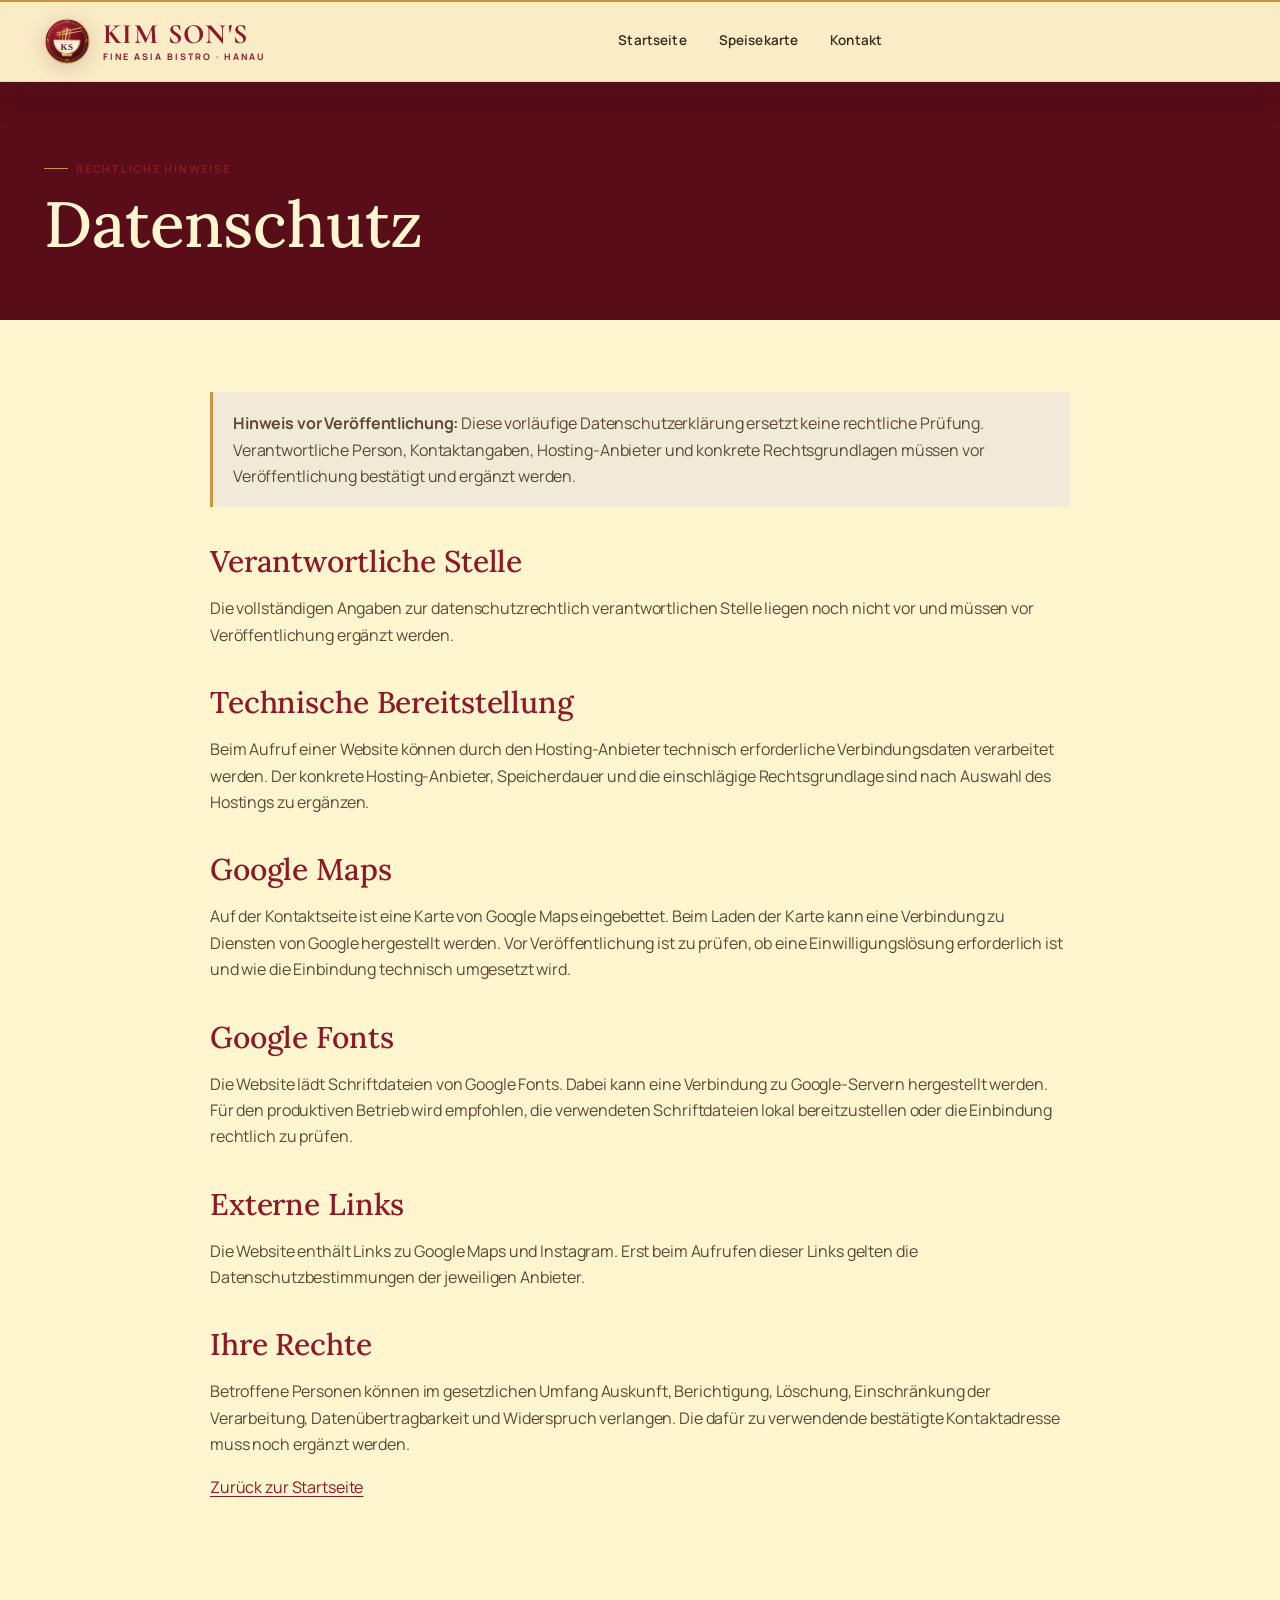
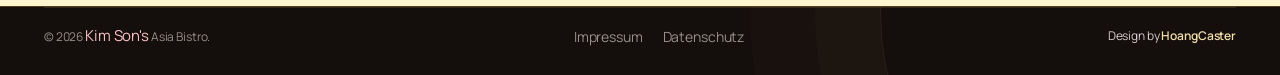
==== commit 71af3881: "upload" ====
--- a/datenschutz.html
+++ b/datenschutz.html
@@ -15,7 +15,7 @@
 <body class="legal-body">
   <a class="skip-link" href="#main-content">Zum Inhalt springen</a>
   <header class="site-header legal-header is-scrolled">
-    <a class="brand" href="index.html"><img src="assets/icons/logo-mark.svg" alt="" width="48" height="48"><span><strong>KIM SON'S</strong><small>FINE ASIA BISTRO · HANAU</small></span></a>
+    <a class="brand" href="index.html"><img src="assets/icons/logo-mark.svg" alt="" width="48" height="48"><span><strong class="restaurant-name">KIM SON'S</strong><small>FINE ASIA BISTRO · HANAU</small></span></a>
     <nav class="desktop-nav" aria-label="Seitennavigation"><a href="index.html">Startseite</a><a href="index.html#speisekarte">Speisekarte</a><a href="index.html#kontakt">Kontakt</a></nav>
   </header>
   <main class="legal-main" id="main-content">
@@ -37,6 +37,6 @@
       <p><a href="index.html">Zurück zur Startseite</a></p>
     </article>
   </main>
-  <footer class="site-footer"><div class="section-shell footer-bottom"><p>© 2026 Kim Son's Asia Bistro.</p><p><a href="impressum.html">Impressum</a><a href="datenschutz.html">Datenschutz</a></p><p>Design by <strong>HoangCaster</strong></p></div></footer>
+  <footer class="site-footer"><div class="section-shell footer-bottom"><p>© 2026 <span class="restaurant-name">Kim Son's</span> Asia Bistro.</p><p><a href="impressum.html">Impressum</a><a href="datenschutz.html">Datenschutz</a></p><p>Design by <strong>HoangCaster</strong></p></div></footer>
 </body>
 </html>
--- a/css/style.css
+++ b/css/style.css
@@ -156,7 +156,7 @@
 .footer-grid { display: grid; grid-template-columns: 1.5fr .7fr 1fr; gap: 64px; padding-block: 56px; }
 .footer-brand img { float: left; width: 58px; height: 58px; margin: 0 16px 14px 0; }
 .footer-brand h2 { margin: 0 0 12px; font: 500 30px/.98 var(--serif); }
-.footer-brand h2 span { color: var(--wine); font-size: .78em; }
+.footer-brand-subtitle { color: var(--wine); font-size: .78em; }
 .footer-brand p { clear: both; max-width: 350px; margin: 0; color: var(--muted); font-size: 14px; }
 .site-footer h3 { margin: 0 0 15px; color: var(--wine); font-size: 13px; font-weight: 600; }
 .site-footer nav, .footer-grid > div:last-child { display: grid; align-content: start; justify-items: start; gap: 8px; }
@@ -511,7 +511,7 @@
 .site-footer { position: relative; overflow: hidden; color: rgba(255,249,239,.72); background: var(--ink); border-top: 2px solid var(--gold); }
 .site-footer::before { position: absolute; right: -120px; bottom: -200px; width: 520px; height: 520px; content: ""; border: 1px solid rgba(214,168,93,.12); border-radius: 50%; box-shadow: 0 0 0 65px rgba(214,168,93,.025),0 0 0 130px rgba(214,168,93,.018); }
 .footer-brand h2 { color: var(--cream); }
-.footer-brand h2 span, .site-footer h3, .footer-bottom strong { color: var(--gold-pale); }
+.footer-brand-subtitle, .site-footer h3, .footer-bottom strong { color: var(--gold-pale); }
 .footer-brand p, .site-footer address, .footer-bottom { color: rgba(255,249,239,.55); }
 .site-footer a:hover { color: var(--gold-pale); }
 .footer-bottom { position: relative; z-index: 1; border-color: rgba(214,168,93,.15); }
--- a/css/bistro.css
+++ b/css/bistro.css
@@ -1,8 +1,10 @@
-/* Contemporary Asian Fine-Dining Bistro: Silk Ivory, Obsidian Lacquer, Imperial Wine & Antique Gold */
+/* Pale yellow paper and wine accents inspired by the printed menu. */
 :root {
-  --cream: #fbf6ed;
-  --paper: #f2e7d3;
-  --paper-deep: #e6d5b8;
+  --cream: #fff6cf;
+  --paper: #f7e6a8;
+  --paper-deep: #efda91;
+  --menu-paper: #f5e3a3;
+  --menu-paper-deep: #efda91;
   --lacquer: #15110f;
   --lacquer-soft: #211916;
   --wine: #8c1828;
@@ -59,7 +61,7 @@
 .site-header.is-scrolled {
   height: var(--header-h);
   padding-inline: max(44px, calc((100vw - 1220px) / 2));
-  background: rgba(251, 246, 237, 0.9);
+  background: rgba(255, 246, 207, 0.9);
   backdrop-filter: blur(20px) saturate(1.2);
   border-bottom: 1px solid rgba(200, 150, 62, 0.28);
   box-shadow: inset 0 2px 0 var(--gold), 0 10px 34px rgba(33, 20, 14, 0.05);
@@ -67,7 +69,7 @@
 }
 
 .site-header.is-scrolled {
-  background: rgba(251, 246, 237, 0.96);
+  background: rgba(255, 246, 207, 0.96);
   box-shadow: inset 0 2px 0 var(--gold), 0 14px 38px rgba(33, 20, 14, 0.09);
 }
 
@@ -81,10 +83,9 @@
   filter: drop-shadow(0 4px 10px rgba(89, 13, 25, 0.18));
 }
 
-.brand strong {
-  font: 700 22px/1 var(--display);
+.brand .restaurant-name {
+  font: 700 28px/1 var(--display);
   letter-spacing: 0.05em;
-  color: var(--ink);
 }
 
 .brand small {
@@ -148,6 +149,20 @@
 /* --------------------------------------------------------------------------
    Shared Typography & Eyebrows
    -------------------------------------------------------------------------- */
+.restaurant-name {
+  color: var(--restaurant-name-color, var(--wine));
+  font-size: 1.25em;
+  white-space: nowrap;
+}
+
+.site-footer,
+.visit-map-foot,
+.imperial-ribbon,
+.rotating-seal,
+.page-loader {
+  --restaurant-name-color: #ffc0c4;
+}
+
 .eyebrow {
   display: inline-flex;
   align-items: center;
@@ -217,7 +232,7 @@
   background:
     radial-gradient(circle at 8% 18%, rgba(200, 150, 62, 0.16), transparent 36%),
     radial-gradient(circle at 78% 48%, rgba(140, 24, 40, 0.11), transparent 42%),
-    linear-gradient(165deg, #fefbf6 0%, #faf3e6 55%, #f1e3cb 100%);
+    linear-gradient(165deg, var(--cream) 0%, #fff2bd 55%, var(--paper) 100%);
   overflow: hidden;
 }
 
@@ -241,6 +256,21 @@
   color: transparent;
   -webkit-text-stroke: 1.2px rgba(200, 150, 62, 0.13);
   letter-spacing: 0.04em;
+  pointer-events: none;
+  user-select: none;
+}
+
+.hero-dragon-art {
+  position: absolute;
+  z-index: 1;
+  top: calc(var(--header-h) + 8px);
+  right: max(-84px, calc((100vw - 1500px) / 2));
+  width: clamp(300px, 32vw, 470px);
+  height: auto;
+  opacity: 0.105;
+  filter: saturate(0.82) drop-shadow(0 18px 28px rgba(89, 13, 25, 0.12));
+  transform: rotate(7deg);
+  transform-origin: 50% 50%;
   pointer-events: none;
   user-select: none;
 }
@@ -450,6 +480,16 @@
   white-space: nowrap;
   overflow: hidden;
   text-overflow: ellipsis;
+}
+
+.hero-concierge-item:first-child .hero-concierge-label {
+  font-size: 0.8125rem;
+  letter-spacing: 0.06em;
+}
+
+.hero-concierge-item:first-child strong {
+  font-size: 1rem;
+  white-space: normal;
 }
 
 .hero-concierge-divider {
@@ -792,10 +832,10 @@
    -------------------------------------------------------------------------- */
 .specialties {
   background:
-    radial-gradient(circle at 82% 18%, rgba(140, 24, 40, 0.22), transparent 40%),
+    radial-gradient(circle at 82% 18%, rgba(200, 150, 62, 0.08), transparent 40%),
     radial-gradient(circle at 14% 80%, rgba(200, 150, 62, 0.12), transparent 38%),
-    linear-gradient(180deg, #16110f 0%, #1d1513 100%);
-  color: var(--cream);
+    var(--cream);
+  color: var(--ink);
   border-bottom: 1px solid rgba(200, 150, 62, 0.3);
 }
 
@@ -809,7 +849,7 @@
 }
 
 .specialties .eyebrow {
-  color: var(--gold-bright);
+  color: var(--wine);
 }
 
 .section-heading {
@@ -818,16 +858,16 @@
 }
 
 .specialties .section-heading h2 {
-  color: #fbf5ea;
+  color: var(--ink);
 }
 
 .specialties .section-heading h2 em {
-  color: var(--gold-pale);
+  color: var(--wine);
   font-style: italic;
 }
 
 .specialties .text-link {
-  color: var(--gold-pale);
+  color: var(--wine);
   font-size: 13px;
   padding: 10px 18px;
   border: 1px solid rgba(214, 168, 93, 0.38);
@@ -855,19 +895,19 @@
   flex-direction: column;
   padding: 13px;
   overflow: hidden;
-  background: linear-gradient(180deg, rgba(255, 249, 240, 0.07) 0%, rgba(255, 249, 240, 0.025) 100%);
+  background: linear-gradient(180deg, var(--paper), var(--paper-deep));
   border: 1px solid rgba(214, 168, 93, 0.34);
   outline: 1px solid rgba(214, 168, 93, 0.16);
   outline-offset: -6px;
   border-radius: 22px;
-  box-shadow: 0 20px 44px rgba(0, 0, 0, 0.32);
+  box-shadow: 0 14px 32px rgba(64, 40, 16, 0.09);
   transition: transform 0.32s ease, border-color 0.32s ease, box-shadow 0.32s ease;
 }
 
 .food-card:hover {
   transform: translateY(-6px) !important;
   border-color: rgba(214, 168, 93, 0.65);
-  box-shadow: 0 28px 60px rgba(0, 0, 0, 0.48);
+  box-shadow: 0 20px 40px rgba(64, 40, 16, 0.15);
 }
 
 .food-card-number {
@@ -936,14 +976,14 @@
 }
 
 .food-card-body h3 {
-  color: #fff8ed;
+  color: var(--ink);
   font: 600 22px/1.2 var(--display);
   letter-spacing: -0.01em;
   min-height: 0;
 }
 
 .food-card-body p {
-  color: rgba(251, 246, 237, 0.72);
+  color: var(--muted);
   font-size: 12.5px;
   min-height: 44px;
   margin-top: 8px;
@@ -971,7 +1011,7 @@
   margin-top: 14px;
   min-height: 42px;
   padding: 9px 14px;
-  color: var(--gold-pale);
+  color: var(--wine);
   border: 1px solid rgba(214, 168, 93, 0.35);
   border-radius: 12px;
   background: rgba(255, 255, 255, 0.04);
@@ -994,7 +1034,7 @@
 .about {
   background:
     radial-gradient(circle at 50% 0%, rgba(200, 150, 62, 0.12), transparent 55%),
-    linear-gradient(180deg, #f3e7d3 0%, #ead8bc 100%);
+    linear-gradient(180deg, var(--cream) 0%, var(--paper) 100%);
   border-bottom: 1px solid rgba(185, 143, 78, 0.3);
 }
 
@@ -1098,6 +1138,7 @@
   bottom: -22px;
   width: 98px;
   height: 98px;
+  padding-inline: 6px;
   color: var(--gold-pale);
   background: linear-gradient(135deg, var(--wine-bright), var(--wine-deep));
   border: 5px solid #efe0c6;
@@ -1117,8 +1158,9 @@
   display: flex;
   align-items: flex-start;
   gap: 16px;
-  background: rgba(255, 251, 244, 0.84);
-  border: 1px solid rgba(190, 146, 82, 0.38);
+  color: #fff;
+  background: linear-gradient(135deg, var(--wine-bright), var(--wine));
+  border: 1px solid rgba(245, 223, 168, 0.45);
   border-radius: 16px;
   box-shadow: 0 8px 22px rgba(68, 43, 18, 0.05);
   transition: transform 0.2s ease, border-color 0.2s ease, box-shadow 0.2s ease;
@@ -1130,9 +1172,9 @@
 
 .feature-list li:hover {
   padding-left: 20px;
-  color: var(--ink);
+  color: #fff;
   transform: translateY(-2px);
-  border-color: var(--wine);
+  border-color: var(--gold-pale);
   box-shadow: 0 12px 28px rgba(68, 43, 18, 0.1);
 }
 
@@ -1143,8 +1185,8 @@
   flex: 0 0 52px;
   display: grid;
   place-items: center;
-  color: #fff9ef;
-  background: radial-gradient(circle at 32% 28%, var(--wine-bright), var(--wine-deep));
+  color: var(--wine-deep);
+  background: linear-gradient(180deg, var(--paper), var(--paper-deep));
   border: 1.5px solid var(--gold);
   border-radius: 50%;
   box-shadow: 0 8px 18px rgba(89, 13, 25, 0.22);
@@ -1153,31 +1195,36 @@
 .service-medallion svg {
   width: 28px;
   height: 28px;
-  color: var(--gold-pale);
-}
-
-.service-index {
-  font-size: 10px !important;
+}
+
+.feature-list .service-index {
+  font-size: 0.875rem;
   font-weight: 700;
-  letter-spacing: 0.14em;
+  letter-spacing: 0.08em;
   text-transform: uppercase;
-  color: var(--wine) !important;
 }
 
 .feature-list li > div {
+  min-width: 0;
   display: grid;
-  gap: 4px;
+  gap: 6px;
+  overflow-wrap: anywhere;
 }
 
 .feature-list li strong {
-  font: 700 15.5px/1.3 var(--sans);
-  color: var(--ink);
+  font: 700 1.25rem/1.3 var(--sans);
 }
 
 .feature-list li small {
-  font-size: 12.5px;
+  font-size: 1rem;
   line-height: 1.5;
-  color: var(--muted);
+}
+
+.feature-list .service-order-note {
+  margin: 2px 0 0;
+  font-size: 1.125rem;
+  font-weight: 700;
+  line-height: 1.4;
 }
 
 /* --------------------------------------------------------------------------
@@ -1213,13 +1260,297 @@
 }
 
 /* --------------------------------------------------------------------------
+   Reservation Section — Warm Paper & Lacquer Card
+   -------------------------------------------------------------------------- */
+.reservation {
+  position: relative;
+  overflow: hidden;
+  background:
+    radial-gradient(circle at 8% 20%, rgba(200, 150, 62, 0.18), transparent 34%),
+    linear-gradient(145deg, var(--cream) 0%, var(--paper) 100%);
+  border-top: 1px solid rgba(200, 150, 62, 0.28);
+}
+
+.reservation .section-index {
+  -webkit-text-stroke: 1px rgba(140, 24, 40, 0.12);
+}
+
+.reservation-dragon-art {
+  position: absolute;
+  z-index: 0;
+  top: 50%;
+  left: max(-150px, calc((100vw - 1500px) / 2 - 90px));
+  width: clamp(360px, 34vw, 500px);
+  height: auto;
+  opacity: 0.09;
+  filter: saturate(0.78);
+  transform: translateY(-50%) rotate(-7deg);
+  pointer-events: none;
+  user-select: none;
+}
+
+.reservation-grid {
+  position: relative;
+  z-index: 1;
+  display: grid;
+  grid-template-columns: minmax(0, 0.82fr) minmax(520px, 1.18fr);
+  align-items: center;
+  gap: clamp(44px, 7vw, 92px);
+}
+
+.reservation-copy h2 {
+  margin: 0;
+  font: 600 clamp(36px, 3.8vw, 54px)/1.08 var(--display);
+  letter-spacing: -0.02em;
+}
+
+.reservation-copy h2 em {
+  color: var(--wine);
+  font-style: italic;
+}
+
+.reservation-lead {
+  max-width: 47ch;
+  margin: 20px 0 28px;
+  color: var(--muted);
+  font-size: 1rem;
+  line-height: 1.8;
+}
+
+.reservation-details {
+  display: grid;
+  border-top: 1px solid rgba(92, 73, 56, 0.2);
+}
+
+.reservation-details > div {
+  display: grid;
+  grid-template-columns: 42px 1fr;
+  align-items: center;
+  gap: 14px;
+  padding: 15px 0;
+  border-bottom: 1px solid rgba(92, 73, 56, 0.2);
+}
+
+.reservation-details > div > span {
+  color: var(--wine);
+  font: 700 14px/1 var(--display);
+}
+
+.reservation-details p,
+.reservation-details strong,
+.reservation-details small {
+  display: block;
+  margin: 0;
+}
+
+.reservation-details strong {
+  color: var(--ink);
+  font: 600 1.25rem/1.3 var(--display);
+}
+
+.reservation-details small {
+  margin-top: 3px;
+  color: var(--muted);
+  font-size: 0.9375rem;
+  line-height: 1.5;
+}
+
+.reservation-phone {
+  margin: 22px 0 0;
+  color: var(--muted);
+  font-size: 0.9375rem;
+  line-height: 1.6;
+}
+
+.reservation-phone a {
+  color: var(--wine);
+  font-weight: 700;
+  text-decoration: underline;
+  text-underline-offset: 3px;
+}
+
+.reservation-card {
+  overflow: hidden;
+  color: var(--cream);
+  background:
+    radial-gradient(circle at 100% 0, rgba(200, 150, 62, 0.18), transparent 32%),
+    linear-gradient(145deg, #271816, #160f0e);
+  border: 1px solid rgba(200, 150, 62, 0.52);
+  border-radius: 26px;
+  box-shadow: 0 30px 70px rgba(54, 26, 18, 0.24);
+}
+
+.reservation-card-head {
+  display: flex;
+  align-items: center;
+  justify-content: space-between;
+  flex-wrap: wrap;
+  gap: 6px 18px;
+  padding: 18px 26px;
+  background: rgba(255, 248, 235, 0.045);
+  border-bottom: 1px solid rgba(200, 150, 62, 0.3);
+}
+
+.reservation-card-head span {
+  color: var(--gold-pale);
+  font-size: 0.875rem;
+  font-weight: 700;
+  letter-spacing: 0.08em;
+  text-transform: uppercase;
+}
+
+.reservation-card-head p {
+  margin: 0;
+  color: rgba(251, 246, 237, 0.8);
+  font-size: 0.875rem;
+}
+
+.reservation-form {
+  display: grid;
+  grid-template-columns: repeat(2, minmax(0, 1fr));
+  gap: 16px;
+  padding: 26px;
+}
+
+.reservation-field {
+  min-width: 0;
+}
+
+.reservation-field--wide,
+.reservation-submit,
+.reservation-privacy,
+.reservation-status {
+  grid-column: 1 / -1;
+}
+
+.reservation-field label {
+  display: flex;
+  justify-content: space-between;
+  gap: 12px;
+  margin-bottom: 7px;
+  color: #fff9ef;
+  font-size: 1rem;
+  font-weight: 700;
+}
+
+.reservation-field label > span {
+  color: var(--gold-bright);
+  font-size: 0.875rem;
+  font-weight: 600;
+}
+
+.reservation-field input,
+.reservation-field select,
+.reservation-field textarea {
+  width: 100%;
+  min-height: 48px;
+  padding: 12px 14px;
+  color: #fff9ef;
+  background: rgba(255, 250, 240, 0.07);
+  border: 1px solid rgba(236, 213, 172, 0.28);
+  border-radius: 12px;
+  outline: none;
+  font-size: 1rem;
+  transition: border-color 0.2s ease, background 0.2s ease, box-shadow 0.2s ease;
+}
+
+.reservation-field select,
+.reservation-field select option {
+  color-scheme: light;
+  color: var(--ink);
+  background: #fff9ef;
+}
+
+.reservation-field textarea {
+  min-height: 86px;
+  resize: vertical;
+  line-height: 1.5;
+}
+
+.reservation-field input::placeholder,
+.reservation-field textarea::placeholder {
+  color: rgba(251, 246, 237, 0.7);
+}
+
+.reservation-field input:focus,
+.reservation-field textarea:focus {
+  background: rgba(255, 250, 240, 0.11);
+}
+
+.reservation-field input:focus,
+.reservation-field select:focus,
+.reservation-field textarea:focus {
+  border-color: var(--gold-bright);
+  box-shadow: 0 0 0 3px rgba(200, 150, 62, 0.13);
+}
+
+.reservation-field-hint {
+  display: block;
+  margin-top: 6px;
+  color: var(--gold-pale);
+  font-size: 0.875rem;
+}
+
+.reservation-submit {
+  min-height: 54px;
+  display: flex;
+  align-items: center;
+  justify-content: center;
+  gap: 10px;
+  margin-top: 2px;
+  padding: 10px 14px;
+  color: #20140d;
+  background: linear-gradient(135deg, var(--gold-pale), var(--gold-bright));
+  border: 0;
+  border-radius: 999px;
+  font-size: 1rem;
+  font-weight: 800;
+  line-height: 1.35;
+  cursor: pointer;
+  box-shadow: 0 12px 28px rgba(200, 150, 62, 0.2);
+  transition: transform 0.2s ease, box-shadow 0.2s ease;
+}
+
+.reservation-submit:hover {
+  transform: translateY(-2px);
+  box-shadow: 0 16px 34px rgba(200, 150, 62, 0.3);
+}
+
+.reservation-submit svg {
+  width: 20px;
+  height: 20px;
+  flex: 0 0 20px;
+  fill: none;
+  stroke: currentColor;
+  stroke-width: 1.7;
+  stroke-linecap: round;
+  stroke-linejoin: round;
+}
+
+.reservation-privacy,
+.reservation-status {
+  margin: -3px 0 0;
+  text-align: center;
+  color: rgba(251, 246, 237, 0.8);
+  font-size: 0.875rem;
+  line-height: 1.55;
+}
+
+.reservation-status {
+  min-height: 1.4rem;
+  margin-top: -8px;
+  color: var(--gold-pale);
+  font-weight: 600;
+}
+
+/* --------------------------------------------------------------------------
    Visit & Contact Section — Imperial Burgundy & Frosted Glass
    -------------------------------------------------------------------------- */
 .visit {
   background:
     radial-gradient(circle at 18% 25%, rgba(200, 150, 62, 0.15), transparent 40%),
-    linear-gradient(135deg, #4d121d 0%, #2b0b12 58%, #18080b 100%);
-  color: var(--cream);
+    linear-gradient(135deg, var(--cream), var(--paper));
+  color: var(--ink);
   border-top: 1px solid rgba(214, 168, 93, 0.35);
 }
 
@@ -1232,18 +1563,22 @@
 }
 
 .visit-info .eyebrow {
-  color: var(--gold-pale);
+  color: var(--wine);
+}
+
+.visit-info h2 {
+  color: var(--ink);
 }
 
 .visit-info h2 em {
-  color: var(--gold-pale);
+  color: var(--wine);
   font-style: italic;
 }
 
 .visit-lead {
   max-width: 44ch;
   margin: 18px 0 0;
-  color: rgba(251, 246, 237, 0.78);
+  color: var(--muted);
   font-size: 15px;
   line-height: 1.75;
 }
@@ -1275,11 +1610,11 @@
   padding: 16px 20px;
   font-size: 17px;
   font-weight: 600;
-  color: #fff9ef;
-  background: rgba(255, 248, 235, 0.07);
+  color: var(--wine);
+  background: var(--paper);
   border: 1px solid rgba(214, 168, 93, 0.38);
   border-radius: 18px;
-  box-shadow: 0 14px 34px rgba(0, 0, 0, 0.2);
+  box-shadow: 0 14px 34px rgba(64, 40, 16, 0.08);
   transition: transform 0.2s ease, border-color 0.2s ease, background 0.2s ease;
 }
 
@@ -1289,7 +1624,7 @@
 
 .visit-address:hover {
   transform: translateY(-2px);
-  background: rgba(255, 248, 235, 0.12);
+  background: var(--paper-deep);
   border-color: var(--gold-pale);
   text-decoration: none;
 }
@@ -1309,14 +1644,14 @@
 .visit-address small {
   display: block;
   margin-top: 2px;
-  font-size: 12px;
+  font-size: 0.9375rem;
   font-weight: 500;
-  color: var(--gold-pale);
+  color: var(--muted);
 }
 
 .visit-address-arrow {
   margin-left: auto;
-  color: var(--gold-pale);
+  color: var(--wine);
   font-size: 18px;
 }
 
@@ -1324,8 +1659,8 @@
   margin-top: 16px;
   padding: 26px 28px;
   border-radius: 22px;
-  box-shadow: 0 20px 48px rgba(0, 0, 0, 0.24);
-  background: rgba(255, 250, 240, 0.06);
+  box-shadow: 0 20px 48px rgba(64, 40, 16, 0.08);
+  background: var(--paper);
   border: 1px solid rgba(236, 213, 172, 0.36);
   outline: 1px solid rgba(214, 168, 93, 0.18);
   outline-offset: -6px;
@@ -1336,11 +1671,11 @@
   display: inline-block;
   margin-bottom: 10px;
   padding: 4px 11px;
-  color: var(--gold-pale);
+  color: var(--wine);
   background: rgba(214, 168, 93, 0.15);
   border: 1px solid rgba(214, 168, 93, 0.35);
   border-radius: 999px;
-  font-size: 10px;
+  font-size: 0.875rem;
   font-weight: 700;
   letter-spacing: 0.14em;
   text-transform: uppercase;
@@ -1348,23 +1683,31 @@
 
 .visit-hours h3 {
   font-family: var(--display);
-  font-size: 28px;
-  color: #fff9ef;
+  font-size: 1.875rem;
+  color: var(--ink);
   margin-bottom: 14px;
 }
 
 .visit-hours dl {
   margin-bottom: 18px;
+  border-color: rgba(140, 24, 40, 0.18);
 }
 
 .visit-hours dl div {
-  font-size: 13.5px;
+  flex-wrap: wrap;
+  gap: 4px 16px;
+  font-size: 1.0625rem;
   padding: 12px 0;
+  border-color: rgba(140, 24, 40, 0.14);
+}
+
+.visit-hours dd {
+  white-space: nowrap;
 }
 
 .visit .text-link {
-  font-size: 12.5px;
-  color: var(--gold-pale);
+  font-size: 0.9375rem;
+  color: var(--wine);
 }
 
 /* Embedded Interactive Map Card */
@@ -1581,6 +1924,17 @@
   .desktop-nav {
     gap: 18px;
   }
+  .desktop-nav a {
+    font-size: 12px;
+  }
+  .reservation-grid {
+    grid-template-columns: 1fr;
+    align-items: start;
+    gap: 34px;
+  }
+  .reservation-copy {
+    max-width: 650px;
+  }
   .hero-content {
     grid-template-columns: 1fr 0.95fr;
     gap: 32px;
@@ -1607,6 +1961,24 @@
   }
 }
 
+@media (min-width: 821px) and (max-width: 1180px) {
+  .hero-concierge {
+    grid-template-columns: repeat(2, minmax(0, 1fr));
+  }
+  .hero-concierge-item:first-child {
+    grid-column: 1 / -1;
+  }
+  .hero-concierge-divider {
+    display: none;
+  }
+}
+
+@media (max-width: 900px) and (min-width: 821px) {
+  .header-cta {
+    display: none;
+  }
+}
+
 @media (max-width: 820px) {
   :root {
     --header-h: 74px;
@@ -1631,9 +2003,26 @@
     grid-template-columns: repeat(2, minmax(0, 1fr));
     gap: 20px;
   }
+  .feature-list {
+    grid-template-columns: 1fr;
+  }
   .visit-grid {
     grid-template-columns: 1fr;
     gap: 28px;
+  }
+  .hero-dragon-art {
+    top: calc(var(--header-h) + 70px);
+    right: -105px;
+    width: 360px;
+    opacity: 0.08;
+  }
+  .reservation-dragon-art {
+    top: 26%;
+    right: -120px;
+    left: auto;
+    width: 360px;
+    opacity: 0.075;
+    transform: rotate(8deg);
   }
   .visit-map-frame {
     min-height: 320px;
@@ -1656,8 +2045,8 @@
     width: 38px;
     height: 38px;
   }
-  .brand strong {
-    font-size: 18px;
+  .brand .restaurant-name {
+    font-size: 26px;
   }
   .brand small {
     font-size: 8px;
@@ -1671,6 +2060,12 @@
   }
   .hero {
     padding: calc(var(--header-h) + 18px) 0 42px;
+  }
+  .hero-dragon-art {
+    top: calc(var(--header-h) + 36px);
+    right: -120px;
+    width: 300px;
+    opacity: 0.075;
   }
   .hero-content {
     gap: 26px;
@@ -1790,7 +2185,8 @@
   .section-heading h2,
   .about-copy h2,
   .menu-intro h2,
-  .visit-info h2 {
+  .visit-info h2,
+  .reservation-copy h2 {
     font-size: clamp(32px, 8.8vw, 40px);
     line-height: 1.12;
   }
@@ -1864,12 +2260,47 @@
   }
   .feature-list {
     order: 3;
-    grid-template-columns: 1fr;
     gap: 12px;
   }
   .visit-grid {
     grid-template-columns: 1fr;
     gap: 28px;
+  }
+  .reservation-grid {
+    gap: 28px;
+  }
+  .reservation-dragon-art {
+    top: 150px;
+    right: -108px;
+    width: 280px;
+    opacity: 0.085;
+    transform: rotate(10deg);
+  }
+  .reservation-card {
+    border-radius: 20px;
+  }
+  .reservation-card-head {
+    align-items: flex-start;
+    flex-direction: column;
+    gap: 4px;
+    padding: 16px 18px;
+  }
+  .reservation-form {
+    grid-template-columns: 1fr;
+    gap: 14px;
+    padding: 20px 18px;
+  }
+  .reservation-field--wide,
+  .reservation-submit,
+  .reservation-privacy,
+  .reservation-status {
+    grid-column: auto;
+  }
+  .reservation-details > div {
+    grid-template-columns: 34px 1fr;
+  }
+  .reservation-submit {
+    width: 100%;
   }
   .visit-address {
     width: 100%;
@@ -1895,15 +2326,26 @@
     align-items: flex-start;
     gap: 6px;
   }
+  body:not(.legal-body) {
+    --mobile-actionbar-safe-bottom: env(safe-area-inset-bottom, 0px);
+    padding-bottom: calc(84px + var(--mobile-actionbar-safe-bottom));
+  }
+  @supports (-webkit-touch-callout: none) {
+    body:not(.legal-body) {
+      /* Keep the buttons clear of Safari's toolbar when it reports no inset. */
+      --mobile-actionbar-safe-bottom: max(48px, env(safe-area-inset-bottom, 0px));
+    }
+  }
   .mobile-actionbar {
     right: 12px;
     left: 12px;
     bottom: 12px;
+    bottom: calc(12px + max(var(--mobile-actionbar-safe-bottom, 0px), var(--mobile-actionbar-viewport-gap, 0px)));
     border-radius: 18px;
     border-color: rgba(214, 168, 93, 0.45);
     background: rgba(25, 17, 15, 0.94);
     box-shadow: 0 12px 34px rgba(15, 8, 6, 0.38);
-    padding-bottom: calc(8px + env(safe-area-inset-bottom));
+    transition-property: none;
   }
   .mobile-route,
   .mobile-order {
@@ -1925,13 +2367,12 @@
   }
 }
 
-@media (max-width: 380px) {
+@media (max-width: 420px) {
   .hero-concierge {
     grid-template-columns: 1fr;
     gap: 10px;
   }
   .hero-concierge-item:last-child {
-    grid-column: auto;
     padding-top: 8px;
   }
 }
